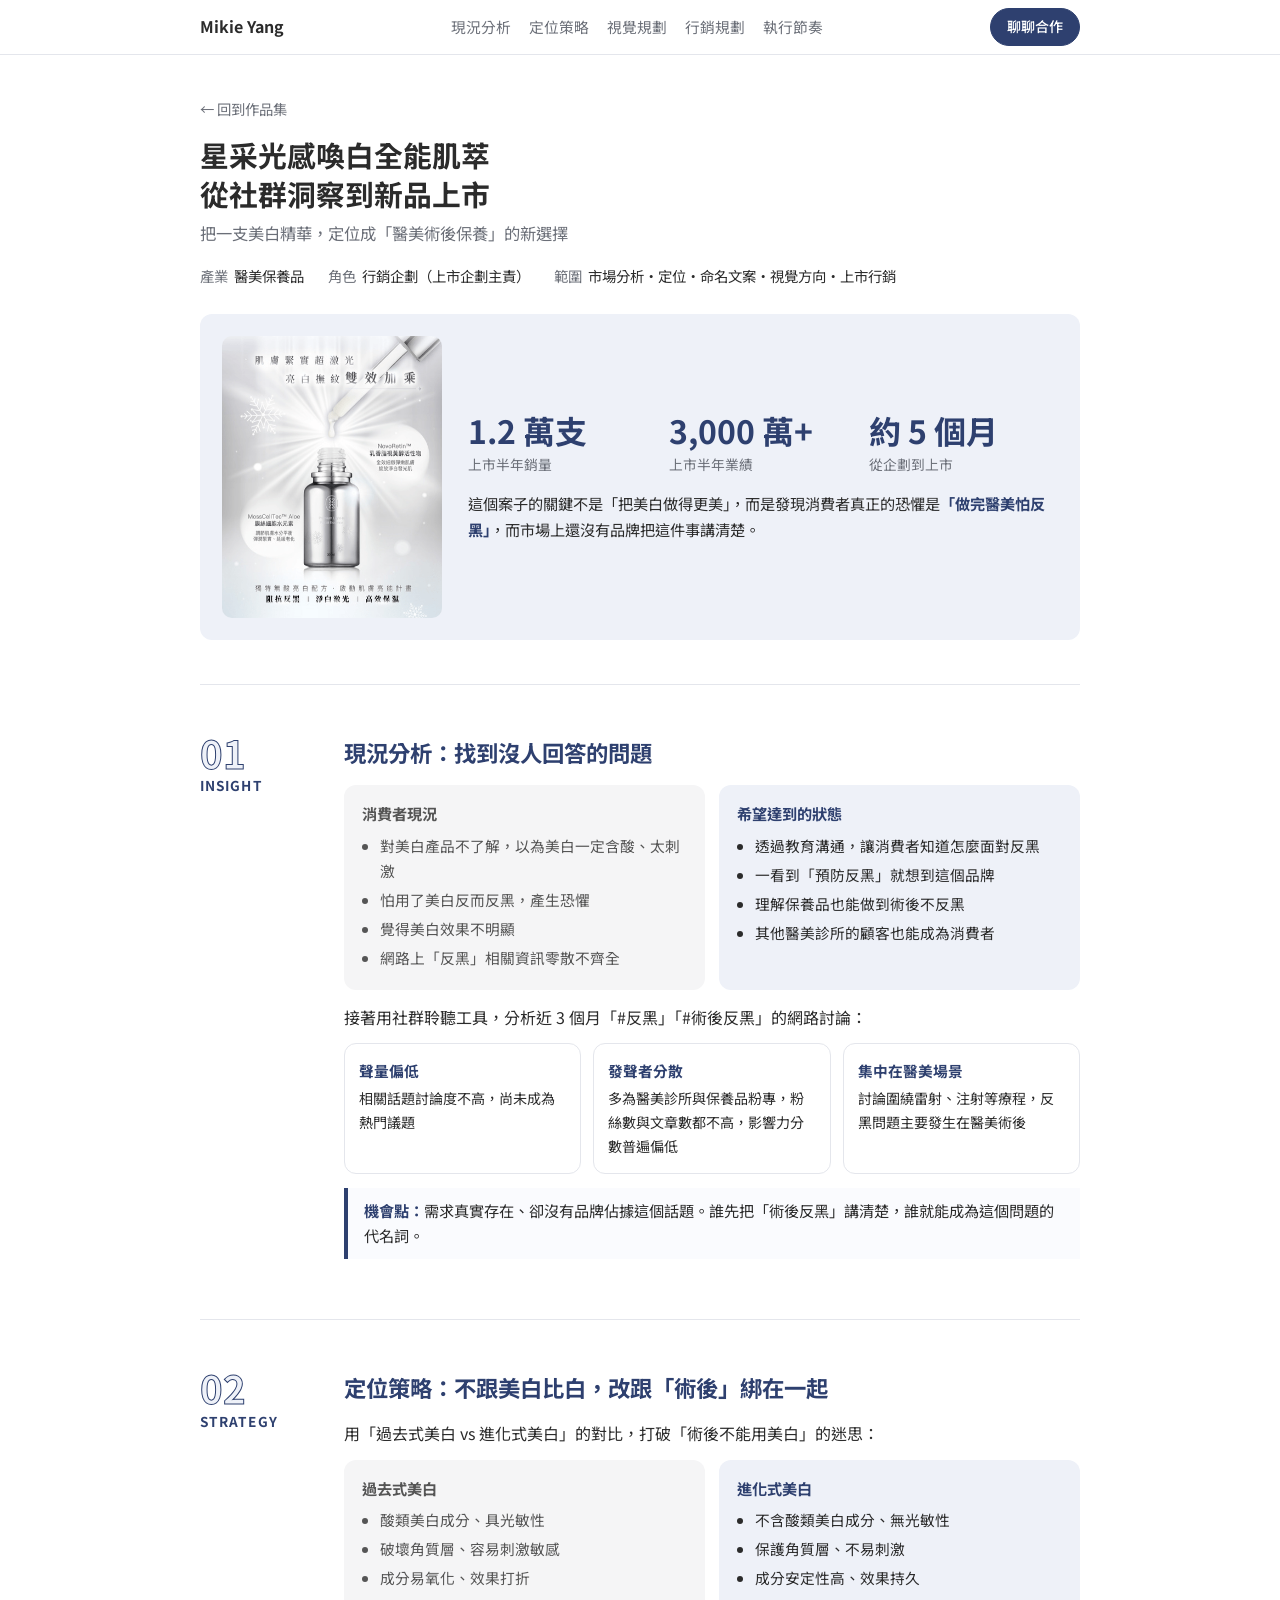
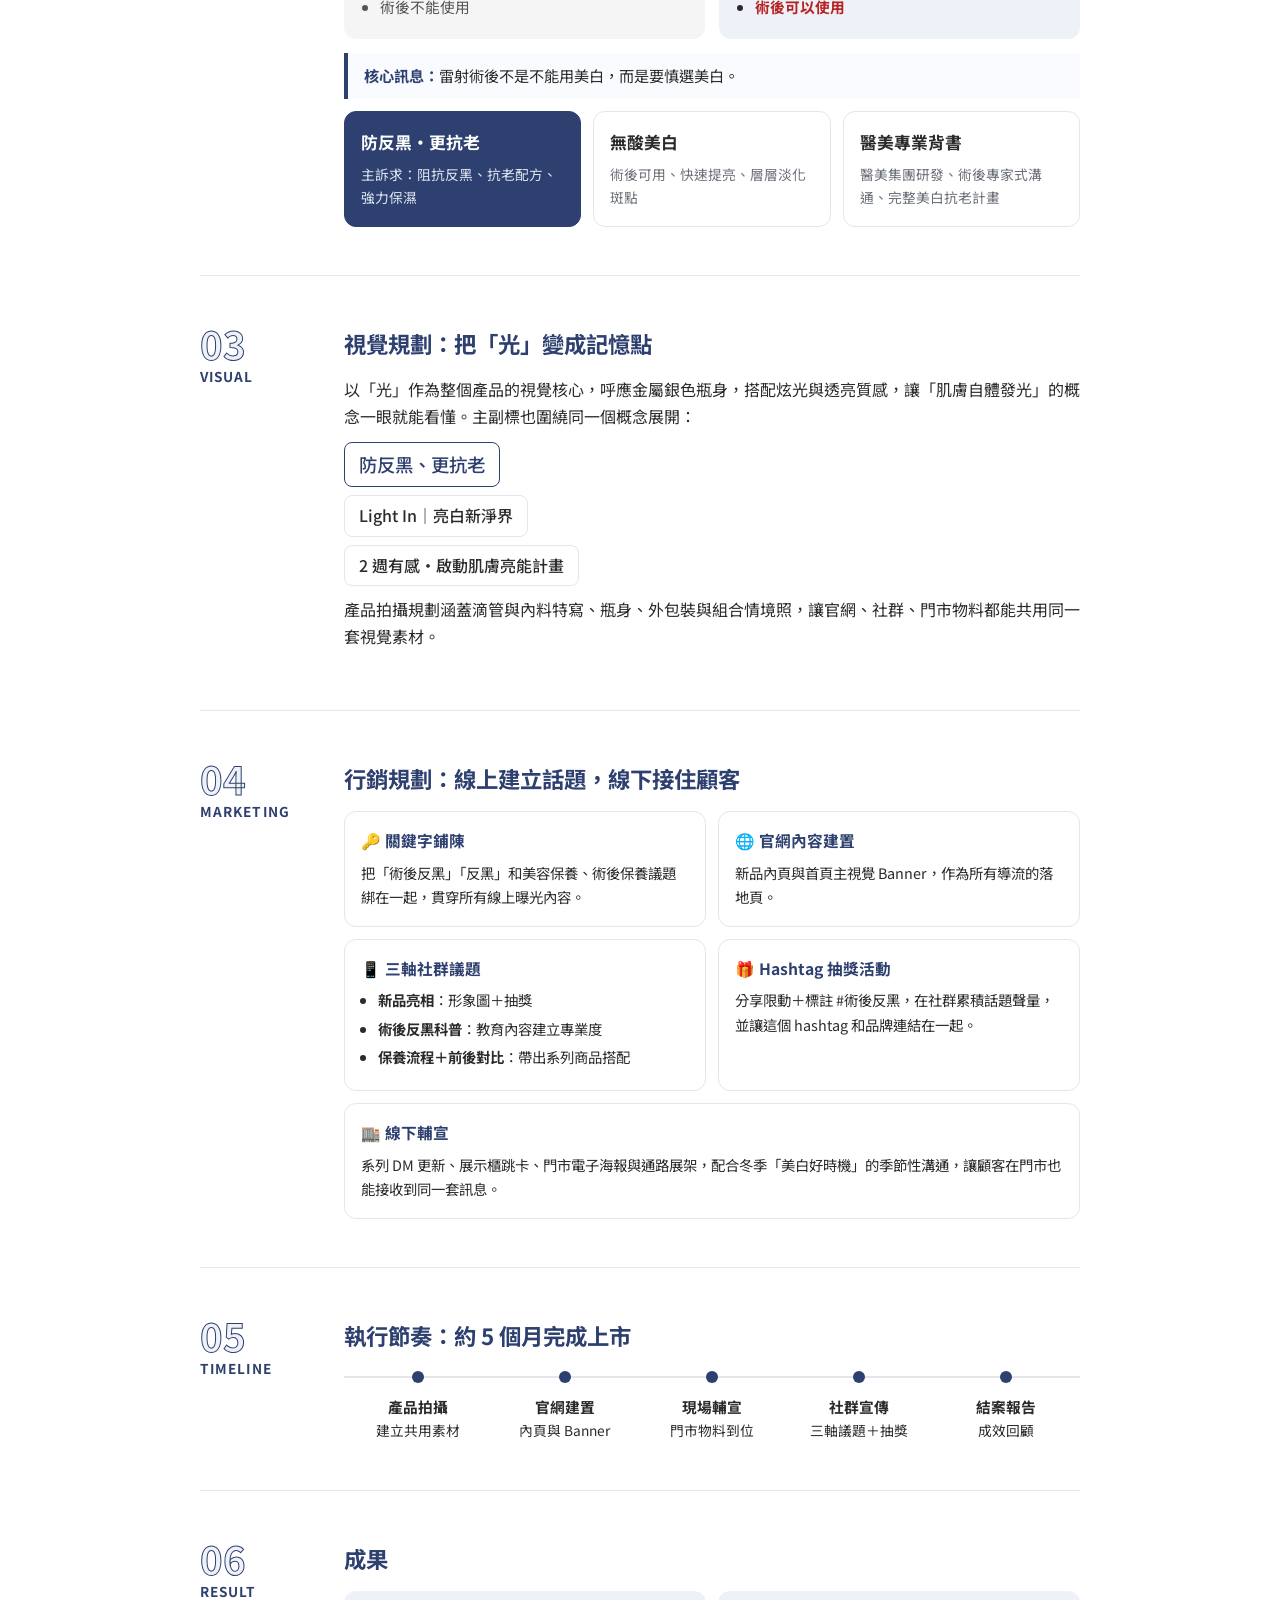
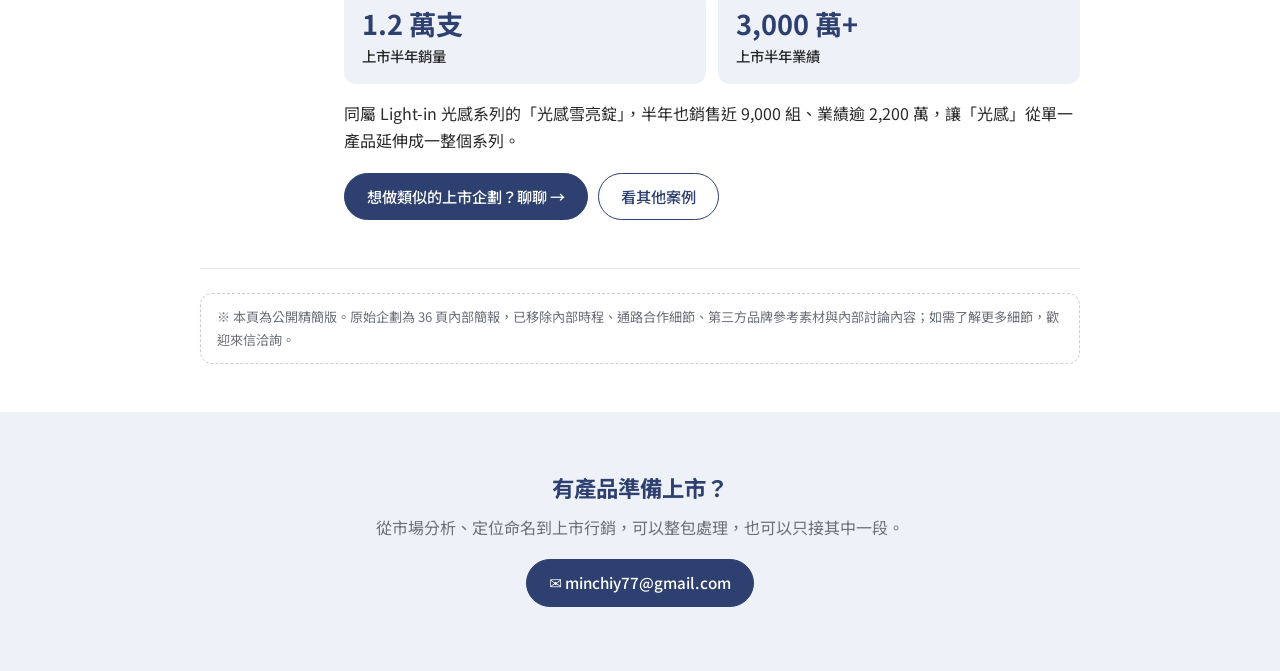
==== case/lightinfacial.html @ 580b8546 "resume-2: 接案定位版作品集＋全能肌萃去敏案例頁 Co-Authored-By: Claude Opus 5.5 <noreply@anthropic.com> Claude-Session:" ====
<!DOCTYPE html>
<html lang="zh-TW">
<head>
<meta charset="utf-8">
<meta name="viewport" content="width=device-width, initial-scale=1">
<title>案例｜星采光感喚白全能肌萃 新品上市企劃 — Mikie Yang</title>
<meta name="description" content="從社群聲量分析找到「術後反黑」的市場空白，把美白精華定位成醫美術後保養首選，上市半年銷售 1.2 萬支、業績逾 3,000 萬。">
<meta property="og:title" content="案例｜星采光感喚白全能肌萃 新品上市企劃">
<meta property="og:description" content="社群洞察 → 定位 → 視覺 → 上市行銷，半年 3,000 萬+ 業績。">
<meta property="og:image" content="https://tomchen21232.github.io/resume-2/images/product-1.png">
<link rel="preconnect" href="https://fonts.googleapis.com">
<link rel="preconnect" href="https://fonts.gstatic.com" crossorigin>
<link href="https://fonts.googleapis.com/css2?family=Noto+Sans+TC:wght@400;500;700&display=swap" rel="stylesheet">
<link rel="stylesheet" href="../style.css">
</head>
<body>

<nav class="nav">
  <div class="wrap">
    <a class="brand" href="../index.html">Mikie Yang</a>
    <div class="links">
      <a href="#c1">現況分析</a>
      <a href="#c2">定位策略</a>
      <a href="#c3">視覺規劃</a>
      <a href="#c4">行銷規劃</a>
      <a href="#c5">執行節奏</a>
    </div>
    <a class="btn" style="padding:6px 16px;font-size:.88rem" href="mailto:minchiy77@gmail.com?subject=合作洽詢（看過全能肌萃案例）">聊聊合作</a>
  </div>
</nav>

<main class="wrap">

  <header class="case-hero">
    <a class="back" href="../index.html#cases">← 回到作品集</a>
    <h1>星采光感喚白全能肌萃<br>從社群洞察到新品上市</h1>
    <p class="sub">把一支美白精華，定位成「醫美術後保養」的新選擇</p>
    <div class="meta-row">
      <span><b>產業</b>醫美保養品</span>
      <span><b>角色</b>行銷企劃（上市企劃主責）</span>
      <span><b>範圍</b>市場分析・定位・命名文案・視覺方向・上市行銷</span>
    </div>

    <div class="big-result">
      <img src="../images/product-1.png" alt="星采光感喚白全能肌萃">
      <div>
        <div class="nums">
          <div><b>1.2 萬支</b><span>上市半年銷量</span></div>
          <div><b>3,000 萬+</b><span>上市半年業績</span></div>
          <div><b>約 5 個月</b><span>從企劃到上市</span></div>
        </div>
        <p>這個案子的關鍵不是「把美白做得更美」，而是發現消費者真正的恐懼是<strong class="n">「做完醫美怕反黑」</strong>，而市場上還沒有品牌把這件事講清楚。</p>
      </div>
    </div>
  </header>

  <!-- 01 -->
  <section id="c1" style="margin-top:36px">
    <div class="ch">
      <div class="no">01<small>INSIGHT</small></div>
      <div>
        <h2>現況分析：找到沒人回答的問題</h2>
        <div class="vs">
          <div class="old">
            <h4>消費者現況</h4>
            <ul>
              <li>對美白產品不了解，以為美白一定含酸、太刺激</li>
              <li>怕用了美白反而反黑，產生恐懼</li>
              <li>覺得美白效果不明顯</li>
              <li>網路上「反黑」相關資訊零散不齊全</li>
            </ul>
          </div>
          <div class="new">
            <h4>希望達到的狀態</h4>
            <ul>
              <li>透過教育溝通，讓消費者知道怎麼面對反黑</li>
              <li>一看到「預防反黑」就想到這個品牌</li>
              <li>理解保養品也能做到術後不反黑</li>
              <li>其他醫美診所的顧客也能成為消費者</li>
            </ul>
          </div>
        </div>

        <p>接著用社群聆聽工具，分析近 3 個月「#反黑」「#術後反黑」的網路討論：</p>
        <div class="find">
          <div><b>聲量偏低</b>相關話題討論度不高，尚未成為熱門議題</div>
          <div><b>發聲者分散</b>多為醫美診所與保養品粉專，粉絲數與文章數都不高，影響力分數普遍偏低</div>
          <div><b>集中在醫美場景</b>討論圍繞雷射、注射等療程，反黑問題主要發生在醫美術後</div>
        </div>
        <p class="insight"><b>機會點：</b>需求真實存在、卻沒有品牌佔據這個話題。誰先把「術後反黑」講清楚，誰就能成為這個問題的代名詞。</p>
      </div>
    </div>
  </section>

  <!-- 02 -->
  <section id="c2">
    <div class="ch">
      <div class="no">02<small>STRATEGY</small></div>
      <div>
        <h2>定位策略：不跟美白比白，改跟「術後」綁在一起</h2>
        <p>用「過去式美白 vs 進化式美白」的對比，打破「術後不能用美白」的迷思：</p>
        <div class="vs">
          <div class="old">
            <h4>過去式美白</h4>
            <ul>
              <li>酸類美白成分、具光敏性</li>
              <li>破壞角質層、容易刺激敏感</li>
              <li>成分易氧化、效果打折</li>
              <li>術後不能使用</li>
            </ul>
          </div>
          <div class="new">
            <h4>進化式美白</h4>
            <ul>
              <li>不含酸類美白成分、無光敏性</li>
              <li>保護角質層、不易刺激</li>
              <li>成分安定性高、效果持久</li>
              <li><strong style="color:var(--highlight)">術後可以使用</strong></li>
            </ul>
          </div>
        </div>
        <p class="insight"><b>核心訊息：</b>雷射術後不是不能用美白，而是要慎選美白。</p>
        <div class="pillars">
          <div class="main"><b>防反黑・更抗老</b>主訴求：阻抗反黑、抗老配方、強力保濕</div>
          <div><b>無酸美白</b>術後可用、快速提亮、層層淡化斑點</div>
          <div><b>醫美專業背書</b>醫美集團研發、術後專家式溝通、完整美白抗老計畫</div>
        </div>
      </div>
    </div>
  </section>

  <!-- 03 -->
  <section id="c3">
    <div class="ch">
      <div class="no">03<small>VISUAL</small></div>
      <div>
        <h2>視覺規劃：把「光」變成記憶點</h2>
        <p>以「光」作為整個產品的視覺核心，呼應金屬銀色瓶身，搭配炫光與透亮質感，讓「肌膚自體發光」的概念一眼就能看懂。主副標也圍繞同一個概念展開：</p>
        <div class="copy">
          <span class="k">防反黑、更抗老</span>
          <span>Light In｜亮白新淨界</span>
          <span>2 週有感・啟動肌膚亮能計畫</span>
        </div>
        <p>產品拍攝規劃涵蓋滴管與內料特寫、瓶身、外包裝與組合情境照，讓官網、社群、門市物料都能共用同一套視覺素材。</p>
      </div>
    </div>
  </section>

  <!-- 04 -->
  <section id="c4">
    <div class="ch">
      <div class="no">04<small>MARKETING</small></div>
      <div>
        <h2>行銷規劃：線上建立話題，線下接住顧客</h2>
        <div class="tracks">
          <div>
            <h4>🔑 關鍵字鋪陳</h4>
            把「術後反黑」「反黑」和美容保養、術後保養議題綁在一起，貫穿所有線上曝光內容。
          </div>
          <div>
            <h4>🌐 官網內容建置</h4>
            新品內頁與首頁主視覺 Banner，作為所有導流的落地頁。
          </div>
          <div>
            <h4>📱 三軸社群議題</h4>
            <ul>
              <li><b>新品亮相</b>：形象圖＋抽獎</li>
              <li><b>術後反黑科普</b>：教育內容建立專業度</li>
              <li><b>保養流程＋前後對比</b>：帶出系列商品搭配</li>
            </ul>
          </div>
          <div>
            <h4>🎁 Hashtag 抽獎活動</h4>
            分享限動＋標註 #術後反黑，在社群累積話題聲量，並讓這個 hashtag 和品牌連結在一起。
          </div>
          <div style="grid-column:1 / -1">
            <h4>🏬 線下輔宣</h4>
            系列 DM 更新、展示櫃跳卡、門市電子海報與通路展架，配合冬季「美白好時機」的季節性溝通，讓顧客在門市也能接收到同一套訊息。
          </div>
        </div>
      </div>
    </div>
  </section>

  <!-- 05 -->
  <section id="c5">
    <div class="ch">
      <div class="no">05<small>TIMELINE</small></div>
      <div>
        <h2>執行節奏：約 5 個月完成上市</h2>
        <div class="timeline">
          <div><b>產品拍攝</b>建立共用素材</div>
          <div><b>官網建置</b>內頁與 Banner</div>
          <div><b>現場輔宣</b>門市物料到位</div>
          <div><b>社群宣傳</b>三軸議題＋抽獎</div>
          <div><b>結案報告</b>成效回顧</div>
        </div>
      </div>
    </div>
  </section>

  <!-- 06 -->
  <section>
    <div class="ch">
      <div class="no">06<small>RESULT</small></div>
      <div>
        <h2>成果</h2>
        <div class="stats" style="grid-template-columns:repeat(2,1fr)">
          <div class="stat"><b>1.2 萬支</b><span>上市半年銷量</span></div>
          <div class="stat"><b>3,000 萬+</b><span>上市半年業績</span></div>
        </div>
        <p style="margin-top:16px">同屬 Light-in 光感系列的「光感雪亮錠」，半年也銷售近 9,000 組、業績逾 2,200 萬，讓「光感」從單一產品延伸成一整個系列。</p>
        <div class="btns">
          <a class="btn" href="mailto:minchiy77@gmail.com?subject=合作洽詢（看過全能肌萃案例）">想做類似的上市企劃？聊聊 →</a>
          <a class="btn ghost" href="../index.html#cases">看其他案例</a>
        </div>
      </div>
    </div>
  </section>

  <section style="padding-top:24px">
    <p class="note">※ 本頁為公開精簡版。原始企劃為 36 頁內部簡報，已移除內部時程、通路合作細節、第三方品牌參考素材與內部討論內容；如需了解更多細節，歡迎來信洽詢。</p>
  </section>

</main>

<footer>
  <h2>有產品準備上市？</h2>
  <p>從市場分析、定位命名到上市行銷，可以整包處理，也可以只接其中一段。</p>
  <div class="btns">
    <a class="btn" href="mailto:minchiy77@gmail.com?subject=合作洽詢">✉️ minchiy77@gmail.com</a>
  </div>
</footer>

</body>
</html>
---- style.css ----
/* ============ 想改配色、字體、寬度，只要改這一區 ============ */
:root {
  --accent: #2e406f;      /* 主色（深藍）：標題、重點數字 */
  --accent-soft: #eef1f8; /* 淡藍底：數字卡片、標籤 */
  --highlight: #b62424;   /* 強調色（紅）：只用在少數重點 */
  --text: #2b2b2b;
  --muted: #6b6f78;
  --line: #e4e6ec;
  --bg: #ffffff;
  --max-width: 920px;
  --radius: 12px;
}
/* ============================================================ */

* { box-sizing: border-box; }
html { scroll-behavior: smooth; }
body {
  margin: 0; background: var(--bg); color: var(--text);
  font-family: "Noto Sans TC", "PingFang TC", "Microsoft JhengHei", system-ui, sans-serif;
  font-size: 16px; line-height: 1.7; -webkit-font-smoothing: antialiased;
}
.wrap { max-width: var(--max-width); margin: 0 auto; padding: 0 20px; }
img { max-width: 100%; display: block; }
a { color: var(--accent); }
ul { margin: 0; padding-left: 1.2em; }
li { margin: 4px 0; }
h1, h2, h3, h4, p { margin: 0; }

section { padding: 48px 0; border-top: 1px solid var(--line); }
section.first { border-top: none; padding-top: 40px; }
h2 { font-size: 1.4rem; color: var(--accent); margin-bottom: 8px; display: flex; align-items: baseline; gap: 10px; flex-wrap: wrap; }
h2 small { font-size: .85rem; font-weight: 400; color: var(--muted); letter-spacing: .04em; }
h3 { font-size: 1.05rem; margin-bottom: 6px; }
.lead { color: var(--muted); margin-bottom: 24px; }
strong.n { color: var(--accent); }

/* ---- Top nav ---- */
.nav { position: sticky; top: 0; z-index: 10; background: rgba(255,255,255,.94); backdrop-filter: blur(6px); border-bottom: 1px solid var(--line); }
.nav .wrap { display: flex; align-items: center; justify-content: space-between; height: 54px; gap: 12px; }
.nav .brand { font-weight: 700; color: var(--text); text-decoration: none; white-space: nowrap; }
.nav .links { display: flex; gap: 18px; font-size: .92rem; overflow-x: auto; }
.nav .links a { color: var(--muted); text-decoration: none; white-space: nowrap; }
.nav .links a:hover { color: var(--accent); }

/* ---- Buttons ---- */
.btn { display: inline-block; padding: 10px 22px; background: var(--accent); color: #fff; border-radius: 999px; text-decoration: none; font-size: .95rem; font-weight: 500; border: 1.5px solid var(--accent); }
.btn:hover { opacity: .88; }
.btn.ghost { background: transparent; color: var(--accent); }
.btns { display: flex; flex-wrap: wrap; gap: 10px; margin-top: 18px; }

/* ---- Hero ---- */
.hero { display: flex; gap: 30px; align-items: center; }
.hero img.avatar { width: 136px; height: 136px; border-radius: 50%; object-fit: cover; flex: none; border: 3px solid var(--accent-soft); }
.hero h1 { font-size: 1.95rem; line-height: 1.3; }
.hero .role { color: var(--accent); font-weight: 700; margin: 4px 0 10px; font-size: 1.05rem; }
.hero .tagline { font-size: 1.15rem; font-weight: 700; line-height: 1.5; margin-bottom: 8px; }
.hero .intro { color: var(--muted); font-size: .96rem; }
.contact { display: flex; flex-wrap: wrap; gap: 6px 20px; margin-top: 12px; font-size: .92rem; color: var(--muted); }
.contact a { color: var(--muted); text-decoration: none; }
.contact a:hover { color: var(--accent); }
.strip { display: grid; grid-template-columns: repeat(3, 1fr); gap: 10px; margin-top: 30px; }
.strip img { width: 100%; aspect-ratio: 4 / 3; object-fit: cover; border-radius: var(--radius); background: var(--accent-soft); }

/* ---- Stats ---- */
.stats { display: grid; grid-template-columns: repeat(4, 1fr); gap: 12px; }
.stat { background: var(--accent-soft); border-radius: var(--radius); padding: 16px 18px; }
.stat b { display: block; font-size: 1.7rem; line-height: 1.2; color: var(--accent); }
.stat span { display: block; font-size: .9rem; margin-top: 4px; font-weight: 500; }
.stat em { display: block; font-style: normal; font-size: .8rem; color: var(--muted); margin-top: 2px; }

/* ---- Services ---- */
.services { display: grid; grid-template-columns: repeat(3, 1fr); gap: 14px; }
.svc { border: 1px solid var(--line); border-radius: var(--radius); padding: 18px; display: flex; flex-direction: column; }
.svc .ic { font-size: 1.5rem; line-height: 1; margin-bottom: 10px; }
.svc h3 { color: var(--accent); }
.svc p { font-size: .9rem; color: var(--muted); }
.svc .fit { font-size: .84rem; margin-top: 10px; }
.svc .fit b { color: var(--text); }
.svc .proof { margin-top: auto; padding-top: 12px; font-size: .84rem; font-weight: 700; color: var(--accent); }
.svc .proof a { text-decoration: none; }
.svc.cta { background: var(--accent); border-color: var(--accent); color: #fff; justify-content: center; }
.svc.cta h3, .svc.cta p { color: #fff; }
.svc.cta .btn { background: #fff; color: var(--accent); border-color: #fff; align-self: flex-start; margin-top: 14px; }

/* ---- Featured case ---- */
.feature { display: grid; grid-template-columns: 220px 1fr; gap: 26px; border: 1px solid var(--line); border-radius: var(--radius); padding: 22px; background: linear-gradient(180deg, #fafbfe, #fff); }
.feature img { width: 100%; aspect-ratio: 1 / 1; object-fit: cover; border-radius: 10px; background: var(--accent-soft); }
.tag { display: inline-block; font-size: .78rem; background: var(--accent-soft); color: var(--accent); border-radius: 999px; padding: 2px 10px; margin: 0 6px 8px 0; font-weight: 500; }
.feature h3 { font-size: 1.2rem; margin-bottom: 4px; }
.feature .sub { color: var(--muted); font-size: .92rem; margin-bottom: 12px; }
.steps3 { display: grid; grid-template-columns: repeat(3, 1fr); gap: 12px; margin: 6px 0 4px; }
.steps3 div { font-size: .88rem; }
.steps3 b { display: block; color: var(--accent); font-size: .82rem; letter-spacing: .05em; margin-bottom: 2px; }
.result { margin-top: 12px; font-weight: 700; color: var(--accent); }

.cases { display: grid; grid-template-columns: repeat(2, 1fr); gap: 16px; margin-top: 16px; }
.case { border: 1px solid var(--line); border-radius: var(--radius); overflow: hidden; display: flex; flex-direction: column; }
.case img { width: 100%; aspect-ratio: 16 / 9; object-fit: cover; background: var(--accent-soft); }
.case .body { padding: 16px 18px 18px; display: flex; flex-direction: column; flex: 1; }
.case h3 { margin-bottom: 2px; }
.case h4 { font-size: .9rem; color: var(--muted); font-weight: 500; margin-bottom: 8px; }
.case p { font-size: .9rem; }
.case .kpi { display: flex; gap: 18px; margin-top: auto; padding-top: 12px; }
.case .kpi div b { display: block; font-size: 1.3rem; color: var(--accent); line-height: 1.2; }
.case .kpi div span { font-size: .78rem; color: var(--muted); }
.case .more { margin-top: 10px; font-size: .88rem; font-weight: 500; text-decoration: none; }
.role-line { font-size: .82rem; color: var(--muted); margin-bottom: 8px; }
.role-line b { color: var(--text); font-weight: 500; }

/* ---- Video ---- */
.cards { display: grid; grid-template-columns: repeat(3, 1fr); gap: 14px; }
.vcard { border: 1px solid var(--line); border-radius: var(--radius); padding: 12px; text-decoration: none; color: inherit; transition: box-shadow .15s, transform .15s; display: flex; flex-direction: column; }
.vcard:hover, .product:hover { box-shadow: 0 6px 18px rgba(46,64,111,.12); transform: translateY(-2px); }
.vcard img { width: 100%; aspect-ratio: 3 / 4; object-fit: cover; border-radius: 8px; background: var(--accent-soft); margin-bottom: 10px; }
.vcard h3 { font-size: .98rem; }
.vcard p { font-size: .85rem; color: var(--muted); }
.vcard .num { margin-top: auto; padding-top: 8px; font-size: .86rem; font-weight: 700; color: var(--accent); }
.film { display: grid; grid-template-columns: 1fr 1.5fr; gap: 26px; align-items: center; margin-top: 22px; border: 1px solid var(--line); border-radius: var(--radius); padding: 18px; }
.film h3 { color: var(--accent); }
.film p { font-size: .9rem; color: var(--muted); }
.video { position: relative; aspect-ratio: 16 / 9; border-radius: 10px; overflow: hidden; background: #000; }
.video iframe { position: absolute; inset: 0; width: 100%; height: 100%; border: 0; }

/* ---- Graphics ---- */
.gal-grid { display: grid; grid-template-columns: repeat(2, 1fr); gap: 32px 28px; }
.gal h3 { color: var(--accent); }
.gal p { font-size: .9rem; color: var(--muted); margin-bottom: 12px; }
.gal .imgs { display: grid; grid-template-columns: repeat(2, 1fr); gap: 10px; }
.gal .imgs img { width: 100%; aspect-ratio: 1 / 1; object-fit: cover; border-radius: 8px; background: var(--accent-soft); }

/* ---- Process ---- */
.process { display: grid; grid-template-columns: repeat(4, 1fr); gap: 12px; counter-reset: s; }
.process div { background: var(--accent-soft); border-radius: var(--radius); padding: 16px; font-size: .88rem; }
.process div::before { counter-increment: s; content: "0" counter(s); display: block; font-weight: 700; color: var(--accent); font-size: 1.2rem; }
.process b { display: block; font-size: .98rem; margin-bottom: 4px; }
.modes { display: grid; grid-template-columns: repeat(3, 1fr); gap: 12px; margin-top: 14px; }
.modes div { border: 1px dashed #c7cdda; border-radius: var(--radius); padding: 14px 16px; font-size: .88rem; color: var(--muted); }
.modes b { display: block; color: var(--text); font-size: .96rem; }

/* ---- Experience ---- */
.cols-2 { display: grid; grid-template-columns: 1.4fr 1fr; gap: 34px; }
.job { padding: 0 0 18px 20px; border-left: 2px solid var(--line); position: relative; margin-left: 4px; }
.job:last-child { padding-bottom: 0; }
.job::before { content: ""; position: absolute; left: -7px; top: 7px; width: 12px; height: 12px; border-radius: 50%; background: var(--accent); }
.job h3 { font-size: 1rem; margin-bottom: 0; }
.job .meta { color: var(--muted); font-size: .86rem; }
.job p { font-size: .88rem; margin-top: 2px; }
.plain { list-style: none; padding: 0; font-size: .92rem; }
.plain li { margin: 5px 0; }
.side h3 { color: var(--accent); margin: 0 0 6px; }
.side h3 + * { margin-bottom: 22px; }
.side p { font-size: .92rem; }
.side p span { display: block; color: var(--muted); font-size: .84rem; }

footer { text-align: center; padding: 56px 20px 64px; background: var(--accent-soft); }
footer h2 { justify-content: center; }
footer p { color: var(--muted); }
footer .btns { justify-content: center; }

/* ---- Case page ---- */
.case-hero { padding: 40px 0 8px; }
.case-hero .back { font-size: .9rem; text-decoration: none; color: var(--muted); }
.case-hero h1 { font-size: 1.8rem; line-height: 1.35; margin: 14px 0 6px; }
.case-hero .sub { color: var(--muted); font-size: 1.02rem; }
.meta-row { display: flex; flex-wrap: wrap; gap: 8px 24px; margin-top: 16px; font-size: .9rem; }
.meta-row span b { color: var(--muted); font-weight: 400; margin-right: 6px; }
.big-result { display: grid; grid-template-columns: 220px 1fr; gap: 26px; align-items: center; margin-top: 26px; background: var(--accent-soft); border-radius: var(--radius); padding: 22px; }
.big-result img { border-radius: 10px; background: #fff; }
.big-result .nums { display: grid; grid-template-columns: repeat(3, 1fr); gap: 12px; }
.big-result .nums b { display: block; font-size: 2rem; color: var(--accent); line-height: 1.2; }
.big-result .nums span { font-size: .86rem; color: var(--muted); }
.big-result p { margin-top: 14px; font-size: .95rem; }
.ch { display: grid; grid-template-columns: 120px 1fr; gap: 24px; }
.ch .no { font-size: 2.4rem; font-weight: 700; color: var(--accent-soft); -webkit-text-stroke: 1px var(--accent); line-height: 1; }
.ch .no small { display: block; -webkit-text-stroke: 0; color: var(--accent); font-size: .85rem; letter-spacing: .08em; margin-top: 8px; }
.ch h2 { margin-bottom: 14px; }
.ch p { margin-bottom: 12px; }
.vs { display: grid; grid-template-columns: 1fr 1fr; gap: 14px; margin: 8px 0 14px; }
.vs > div { border-radius: var(--radius); padding: 16px 18px; font-size: .92rem; }
.vs .old { background: #f5f5f6; color: #555; }
.vs .new { background: var(--accent-soft); }
.vs h4 { font-size: .95rem; margin-bottom: 6px; }
.vs .new h4 { color: var(--accent); }
.insight { border-left: 4px solid var(--accent); padding: 10px 16px; background: #fafbfe; font-size: .95rem; margin: 6px 0 14px; }
.insight b { color: var(--accent); }
.find { display: grid; grid-template-columns: repeat(3, 1fr); gap: 12px; margin-bottom: 14px; }
.find div { border: 1px solid var(--line); border-radius: var(--radius); padding: 14px; font-size: .88rem; }
.find div b { display: block; color: var(--accent); margin-bottom: 4px; font-size: .92rem; }
.pillars { display: grid; grid-template-columns: repeat(3, 1fr); gap: 12px; }
.pillars div { border-radius: var(--radius); padding: 16px; font-size: .86rem; color: var(--muted); border: 1px solid var(--line); }
.pillars div.main { background: var(--accent); color: #dfe5f3; border-color: var(--accent); }
.pillars b { display: block; font-size: 1.05rem; color: var(--text); margin-bottom: 6px; }
.pillars div.main b { color: #fff; }
.copy { display: flex; flex-direction: column; gap: 8px; margin: 10px 0; }
.copy span { display: inline-block; align-self: flex-start; border: 1px solid var(--line); border-radius: 8px; padding: 6px 14px; font-weight: 500; }
.copy span.k { font-size: 1.15rem; color: var(--accent); border-color: var(--accent); }
.tracks { display: grid; grid-template-columns: repeat(2, 1fr); gap: 12px; }
.tracks div { border: 1px solid var(--line); border-radius: var(--radius); padding: 16px; font-size: .9rem; }
.tracks h4 { color: var(--accent); margin-bottom: 6px; font-size: .98rem; }
.timeline { display: grid; grid-template-columns: repeat(5, 1fr); gap: 0; margin-top: 8px; }
.timeline div { position: relative; padding: 26px 8px 0; text-align: center; font-size: .86rem; }
.timeline div::before { content: ""; position: absolute; top: 8px; left: 0; right: 0; height: 2px; background: var(--line); }
.timeline div::after { content: ""; position: absolute; top: 3px; left: 50%; margin-left: -6px; width: 12px; height: 12px; border-radius: 50%; background: var(--accent); }
.timeline b { display: block; font-size: .92rem; }
.note { font-size: .82rem; color: var(--muted); border: 1px dashed #c7cdda; border-radius: var(--radius); padding: 12px 16px; }

/* ---- Mobile ---- */
@media (max-width: 760px) {
  .nav .links { display: none; }
  .hero { flex-direction: column; text-align: center; }
  .contact, .btns { justify-content: center; }
  .stats { grid-template-columns: repeat(2, 1fr); }
  .services, .cards, .cases, .gal-grid, .process, .modes, .cols-2, .film, .feature, .steps3,
  .big-result, .ch, .vs, .find, .pillars, .tracks { grid-template-columns: 1fr; }
  .feature img { max-width: 220px; }
  .big-result .nums { grid-template-columns: repeat(3, 1fr); }
  .big-result .nums b { font-size: 1.4rem; }
  .timeline { grid-template-columns: 1fr; }
  .timeline div { text-align: left; padding: 0 0 14px 26px; }
  .timeline div::before { top: 0; bottom: 0; left: 5px; right: auto; width: 2px; height: auto; }
  .timeline div::after { top: 5px; left: 0; margin-left: 0; }
  .ch .no { font-size: 1.8rem; }
  section { padding: 36px 0; }
}
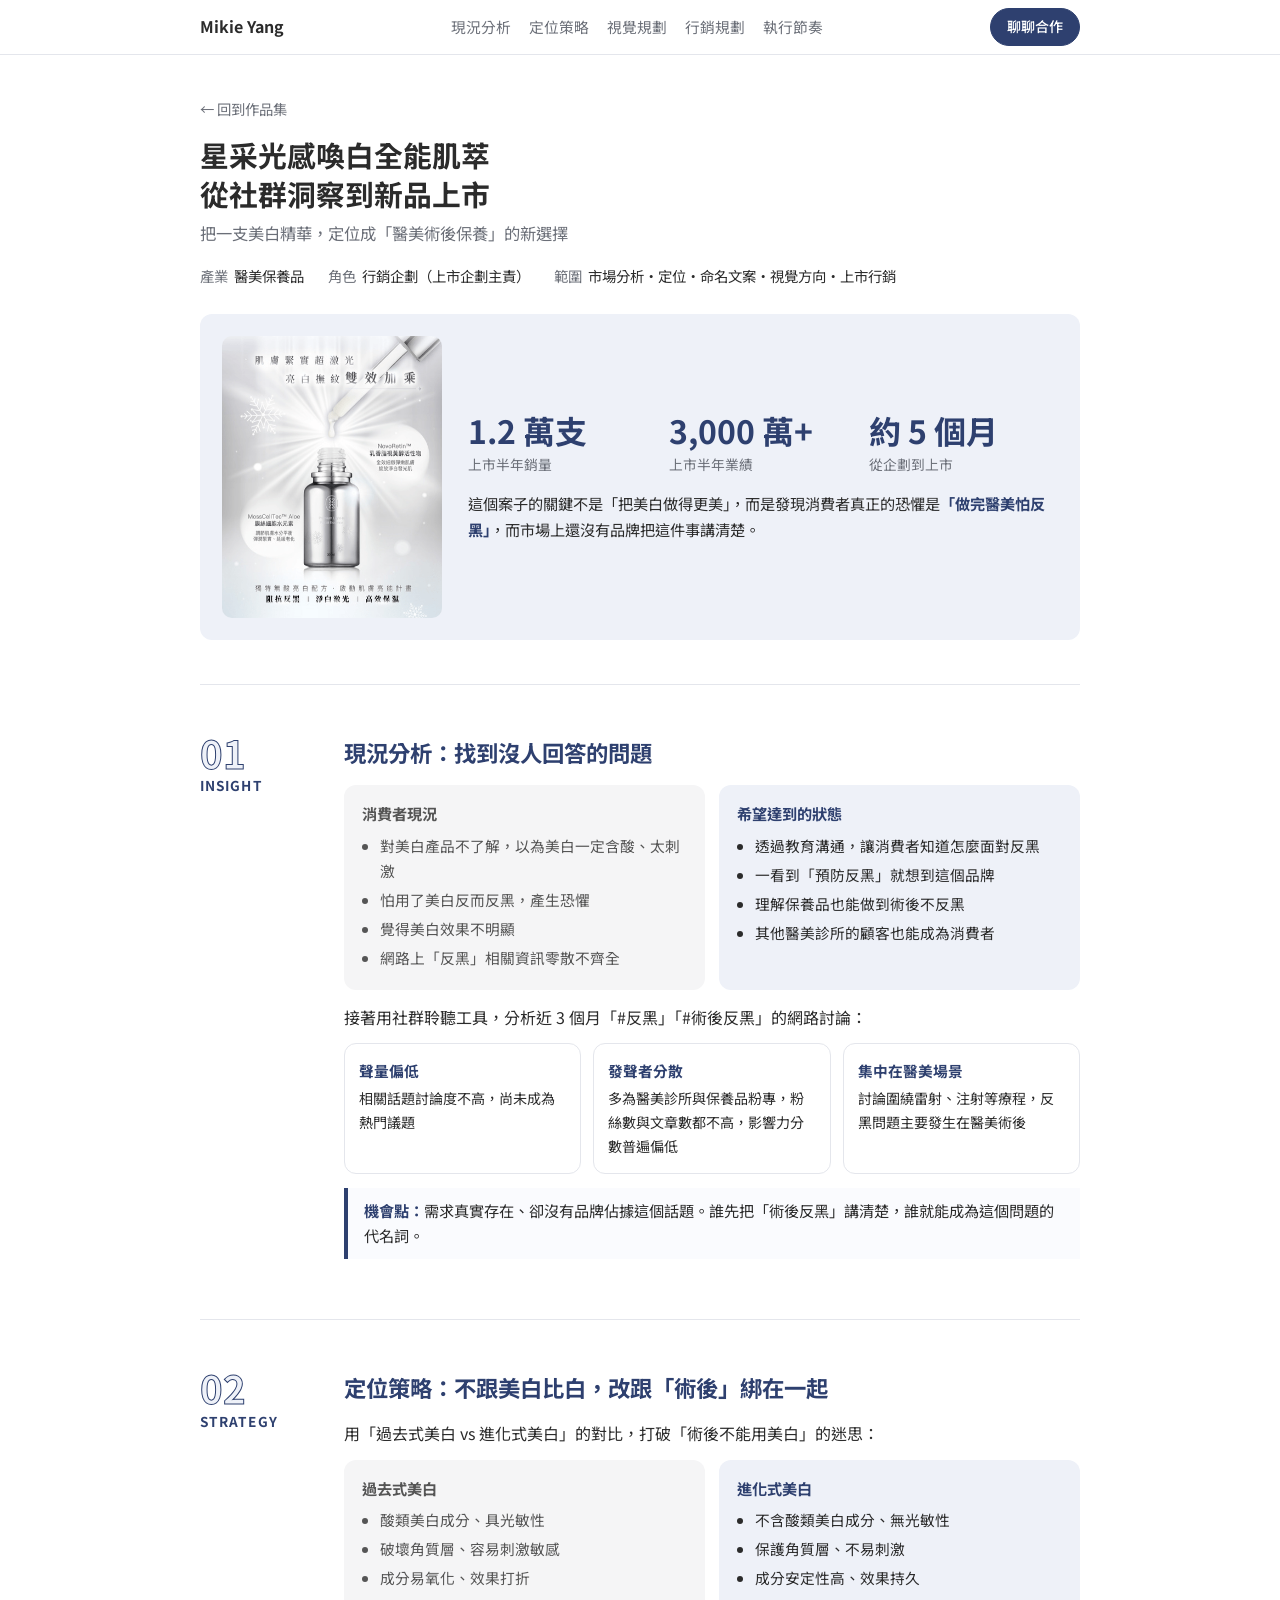
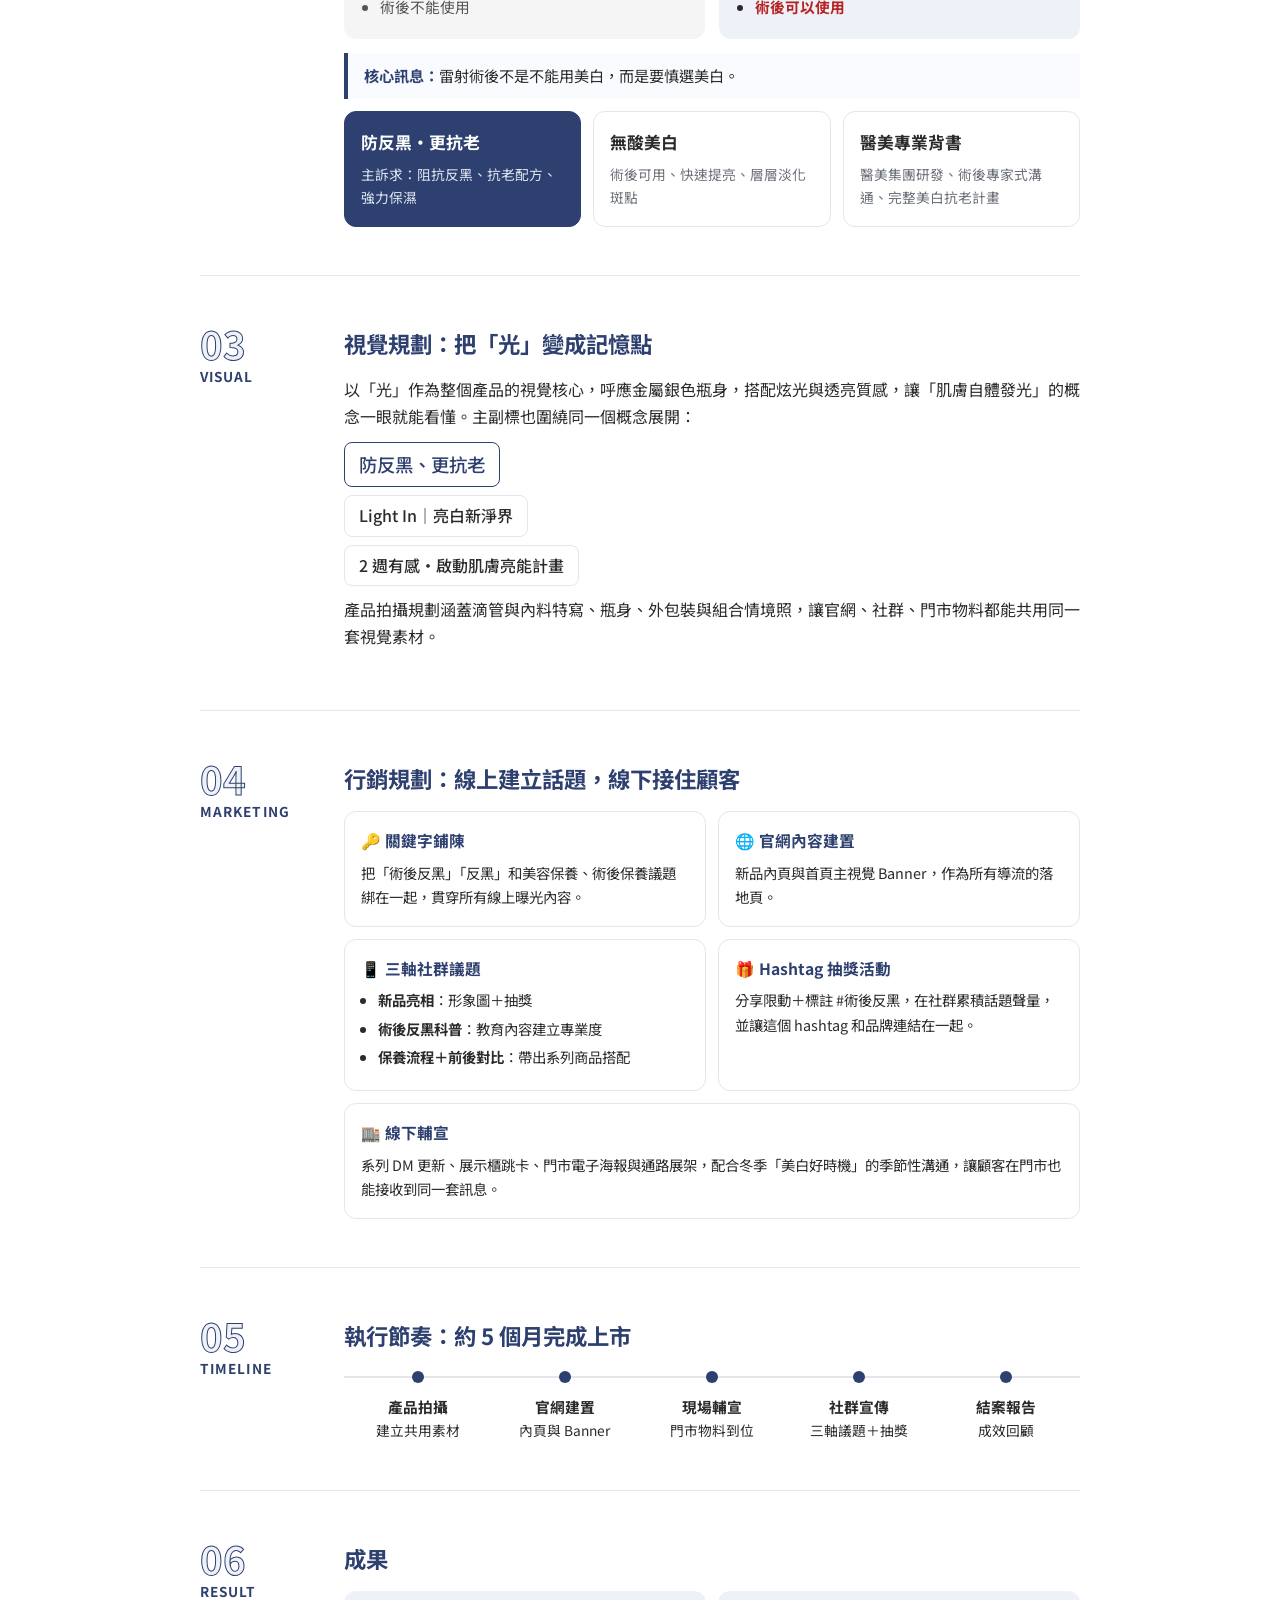
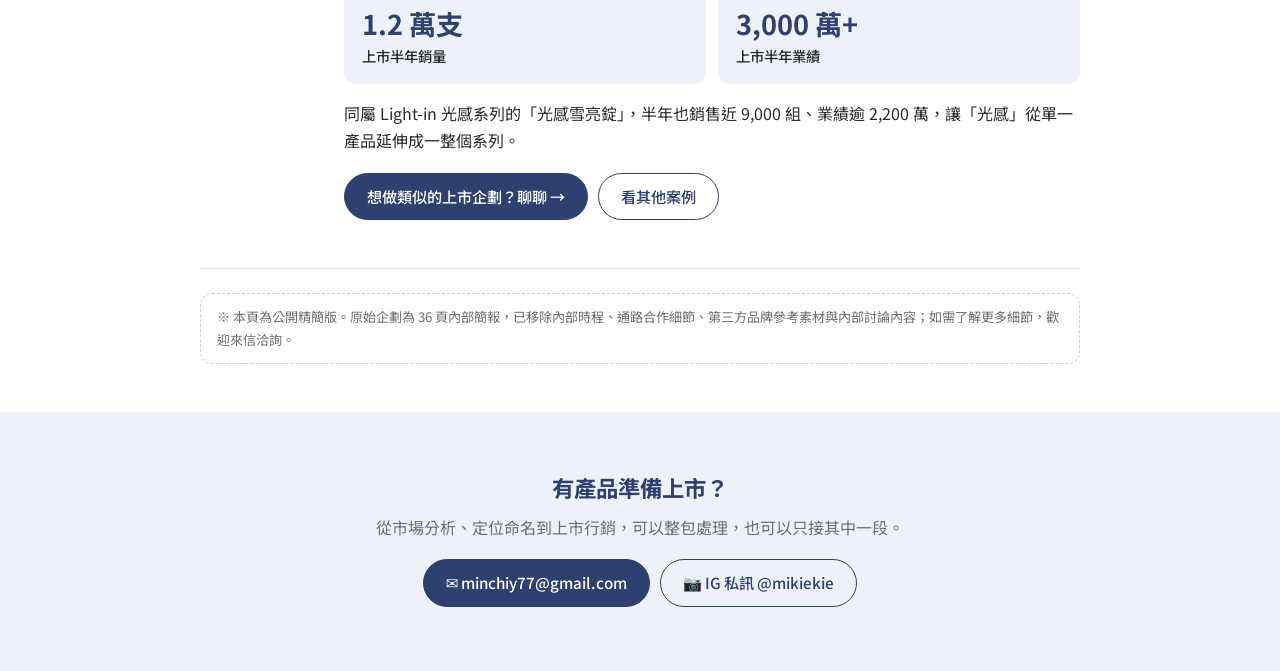
==== commit ab223846: "加入 IG @mikiekie 聯絡方式 Co-Authored-By: Claude Opus 5.5 <noreply@anthropic.com> Claude-Session: https:/" ====
--- a/case/lightinfacial.html
+++ b/case/lightinfacial.html
@@ -229,6 +229,7 @@
   <p>從市場分析、定位命名到上市行銷，可以整包處理，也可以只接其中一段。</p>
   <div class="btns">
     <a class="btn" href="mailto:minchiy77@gmail.com?subject=合作洽詢">✉️ minchiy77@gmail.com</a>
+    <a class="btn ghost" href="https://www.instagram.com/mikiekie/" target="_blank" rel="noopener">📷 IG 私訊 @mikiekie</a>
   </div>
 </footer>
 
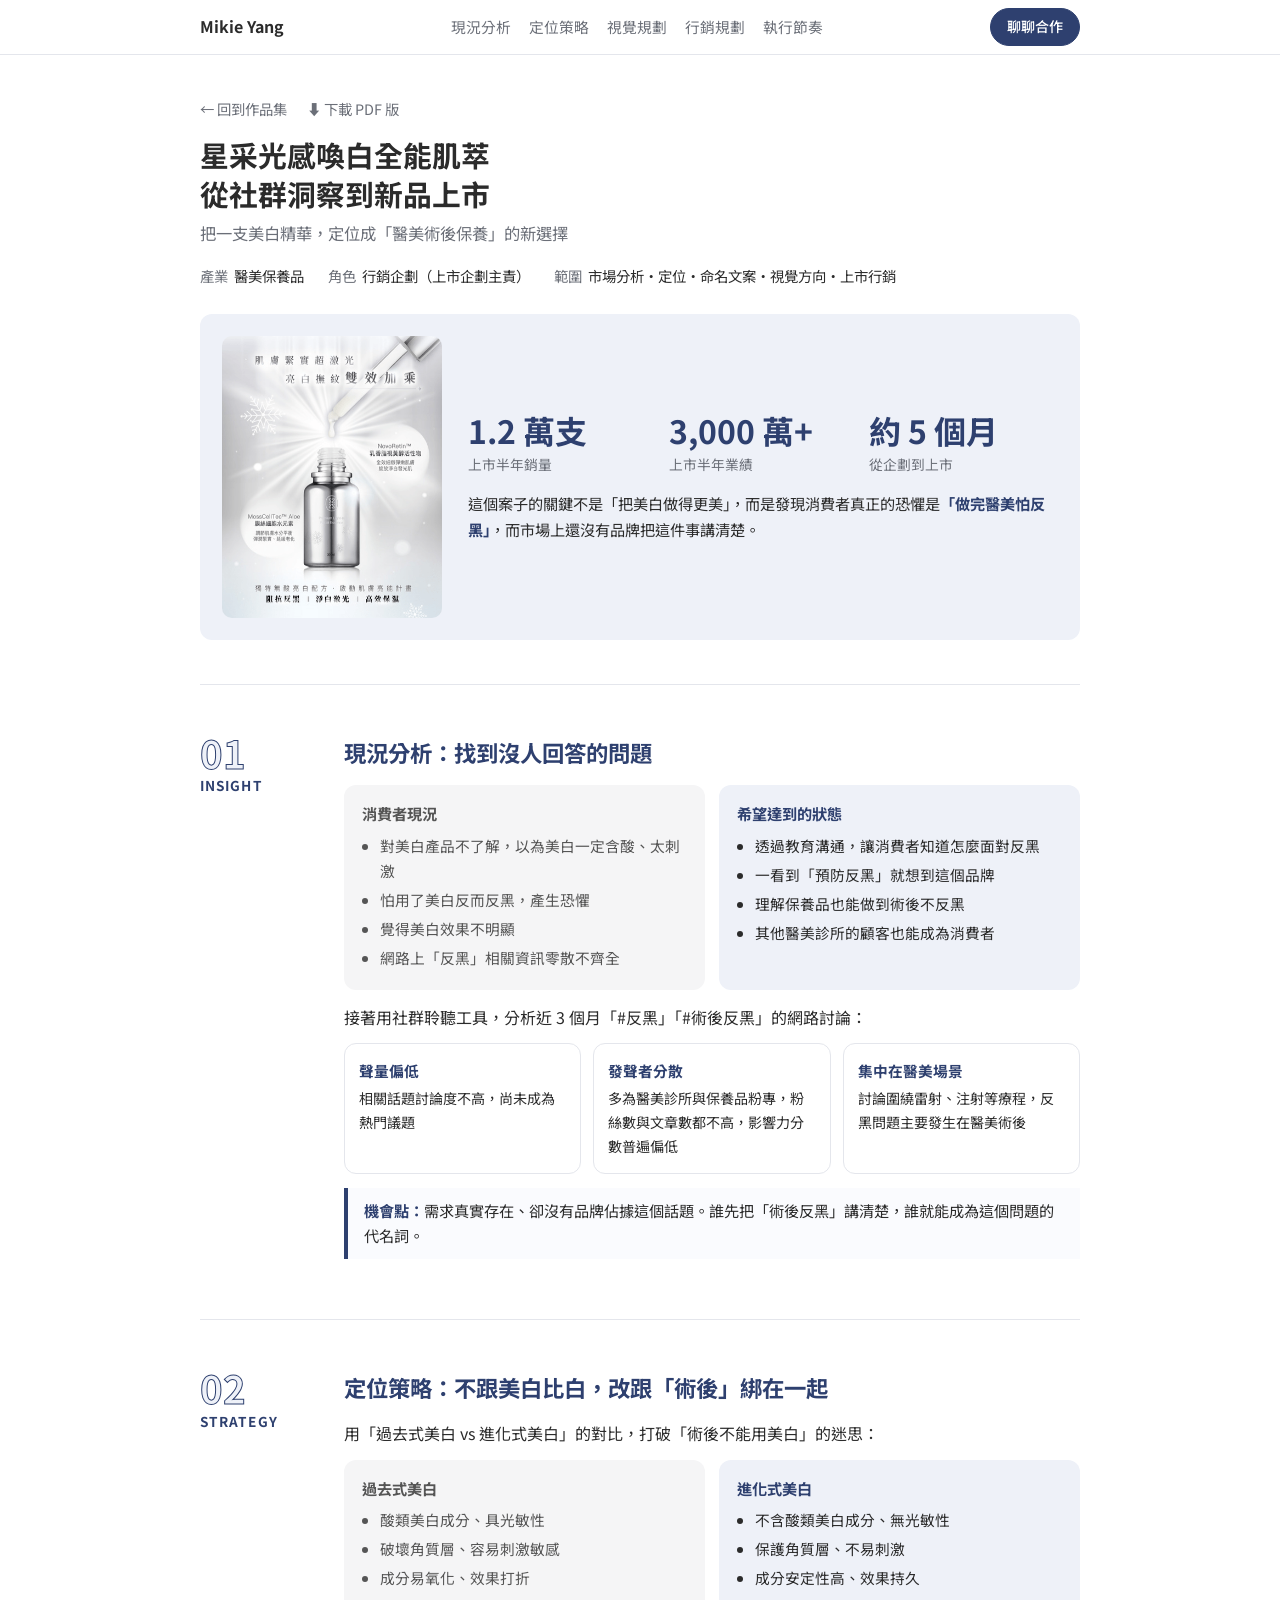
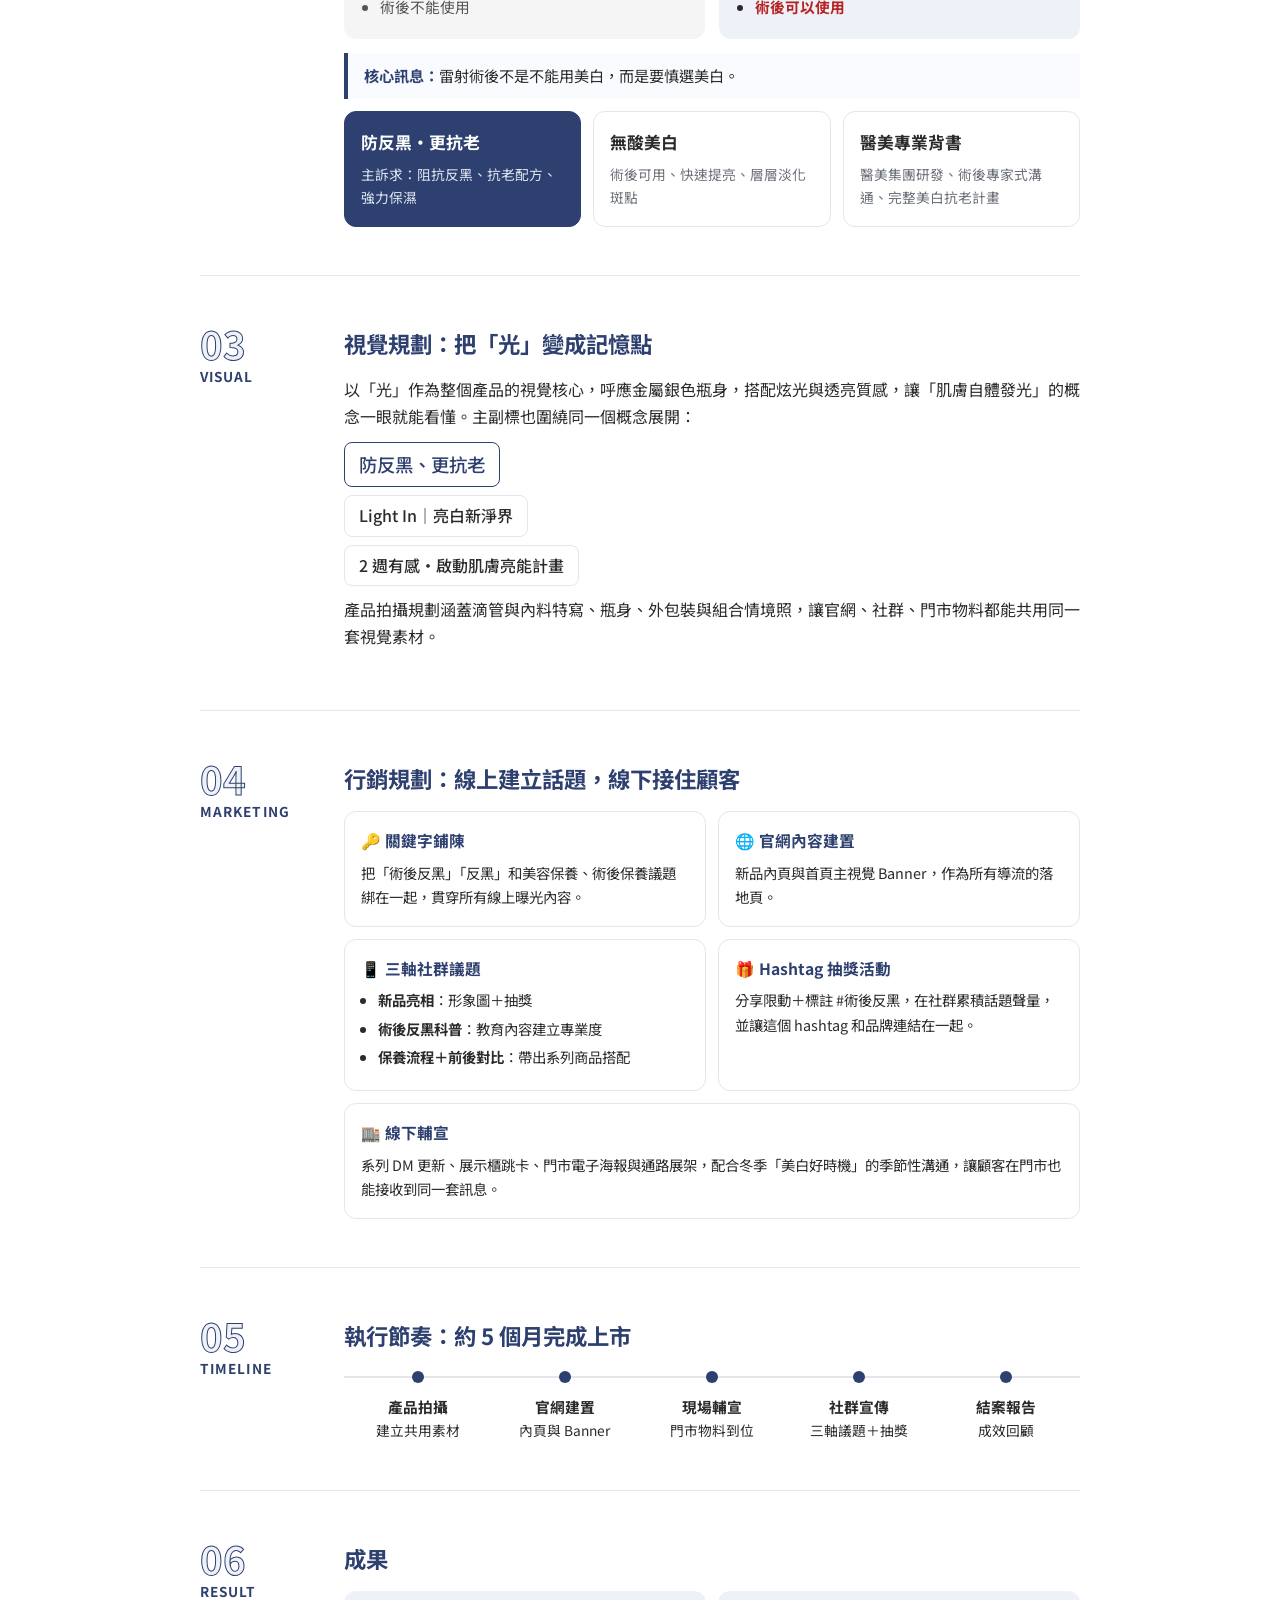
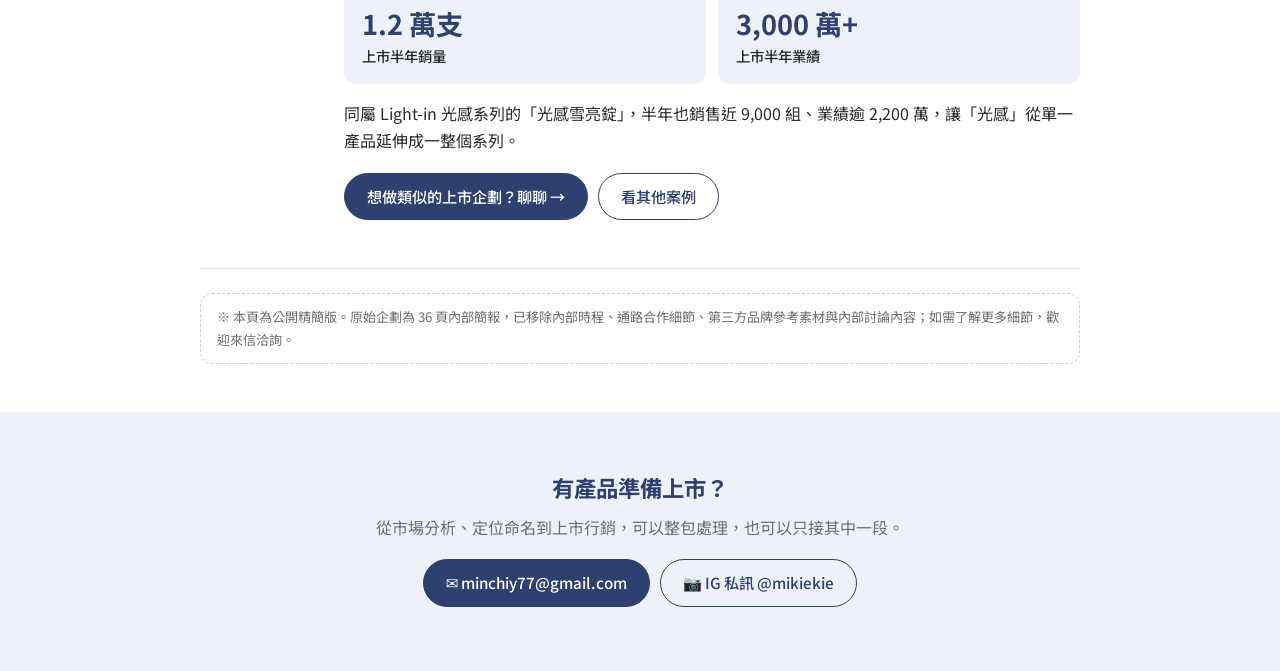
==== commit ad40ca39: "新增列印排版與 PDF 下載版（作品集 6 頁、案例 3 頁） Co-Authored-By: Claude Opus 5.5 <noreply@anthropic.com> Claude-Sessi" ====
--- a/case/lightinfacial.html
+++ b/case/lightinfacial.html
@@ -13,7 +13,7 @@
 <link href="https://fonts.googleapis.com/css2?family=Noto+Sans+TC:wght@400;500;700&display=swap" rel="stylesheet">
 <link rel="stylesheet" href="../style.css">
 </head>
-<body>
+<body class="case-page">
 
 <nav class="nav">
   <div class="wrap">
@@ -32,7 +32,8 @@
 <main class="wrap">
 
   <header class="case-hero">
-    <a class="back" href="../index.html#cases">← 回到作品集</a>
+    <a class="back no-print" href="../index.html#cases">← 回到作品集</a>
+    <a class="back no-print" style="margin-left:16px" href="../Mikie-Yang-Case-LightIn.pdf" download>⬇ 下載 PDF 版</a>
     <h1>星采光感喚白全能肌萃<br>從社群洞察到新品上市</h1>
     <p class="sub">把一支美白精華，定位成「醫美術後保養」的新選擇</p>
     <div class="meta-row">
--- a/style.css
+++ b/style.css
@@ -205,7 +205,7 @@
 .note { font-size: .82rem; color: var(--muted); border: 1px dashed #c7cdda; border-radius: var(--radius); padding: 12px 16px; }
 
 /* ---- Mobile ---- */
-@media (max-width: 760px) {
+@media screen and (max-width: 760px) {
   .nav .links { display: none; }
   .hero { flex-direction: column; text-align: center; }
   .contact, .btns { justify-content: center; }
@@ -222,3 +222,26 @@
   .ch .no { font-size: 1.8rem; }
   section { padding: 36px 0; }
 }
+
+/* ---- Print / PDF ---- */
+.print-only { display: none; }
+@page { size: A4; margin: 12mm 12mm 14mm; }
+@media print {
+  html, body { font-size: 13px; -webkit-print-color-adjust: exact; print-color-adjust: exact; }
+  .wrap { max-width: none; padding: 0; }
+  .nav, .no-print, .video { display: none !important; }
+  .print-only { display: block; }
+  section { padding: 22px 0; }
+  section.first { padding-top: 0; }
+  .lead { margin-bottom: 14px; }
+  .strip { margin-top: 16px; }
+  .vcard img { aspect-ratio: 4 / 5; }
+  .film { grid-template-columns: 1fr; }
+  .stat, .svc, .feature, .case, .vcard, .film, .gal, .process div, .modes div, .job,
+  .vs > div, .find div, .pillars div, .tracks div, .big-result, .insight, .timeline { break-inside: avoid; page-break-inside: avoid; }
+  h2, h3 { break-after: avoid; page-break-after: avoid; }
+  #services, #cases, #graphics { break-before: page; page-break-before: always; }
+  footer { padding: 26px 20px; break-inside: avoid; }
+  .case-page footer { display: none; }
+  a { text-decoration: none; }
+}
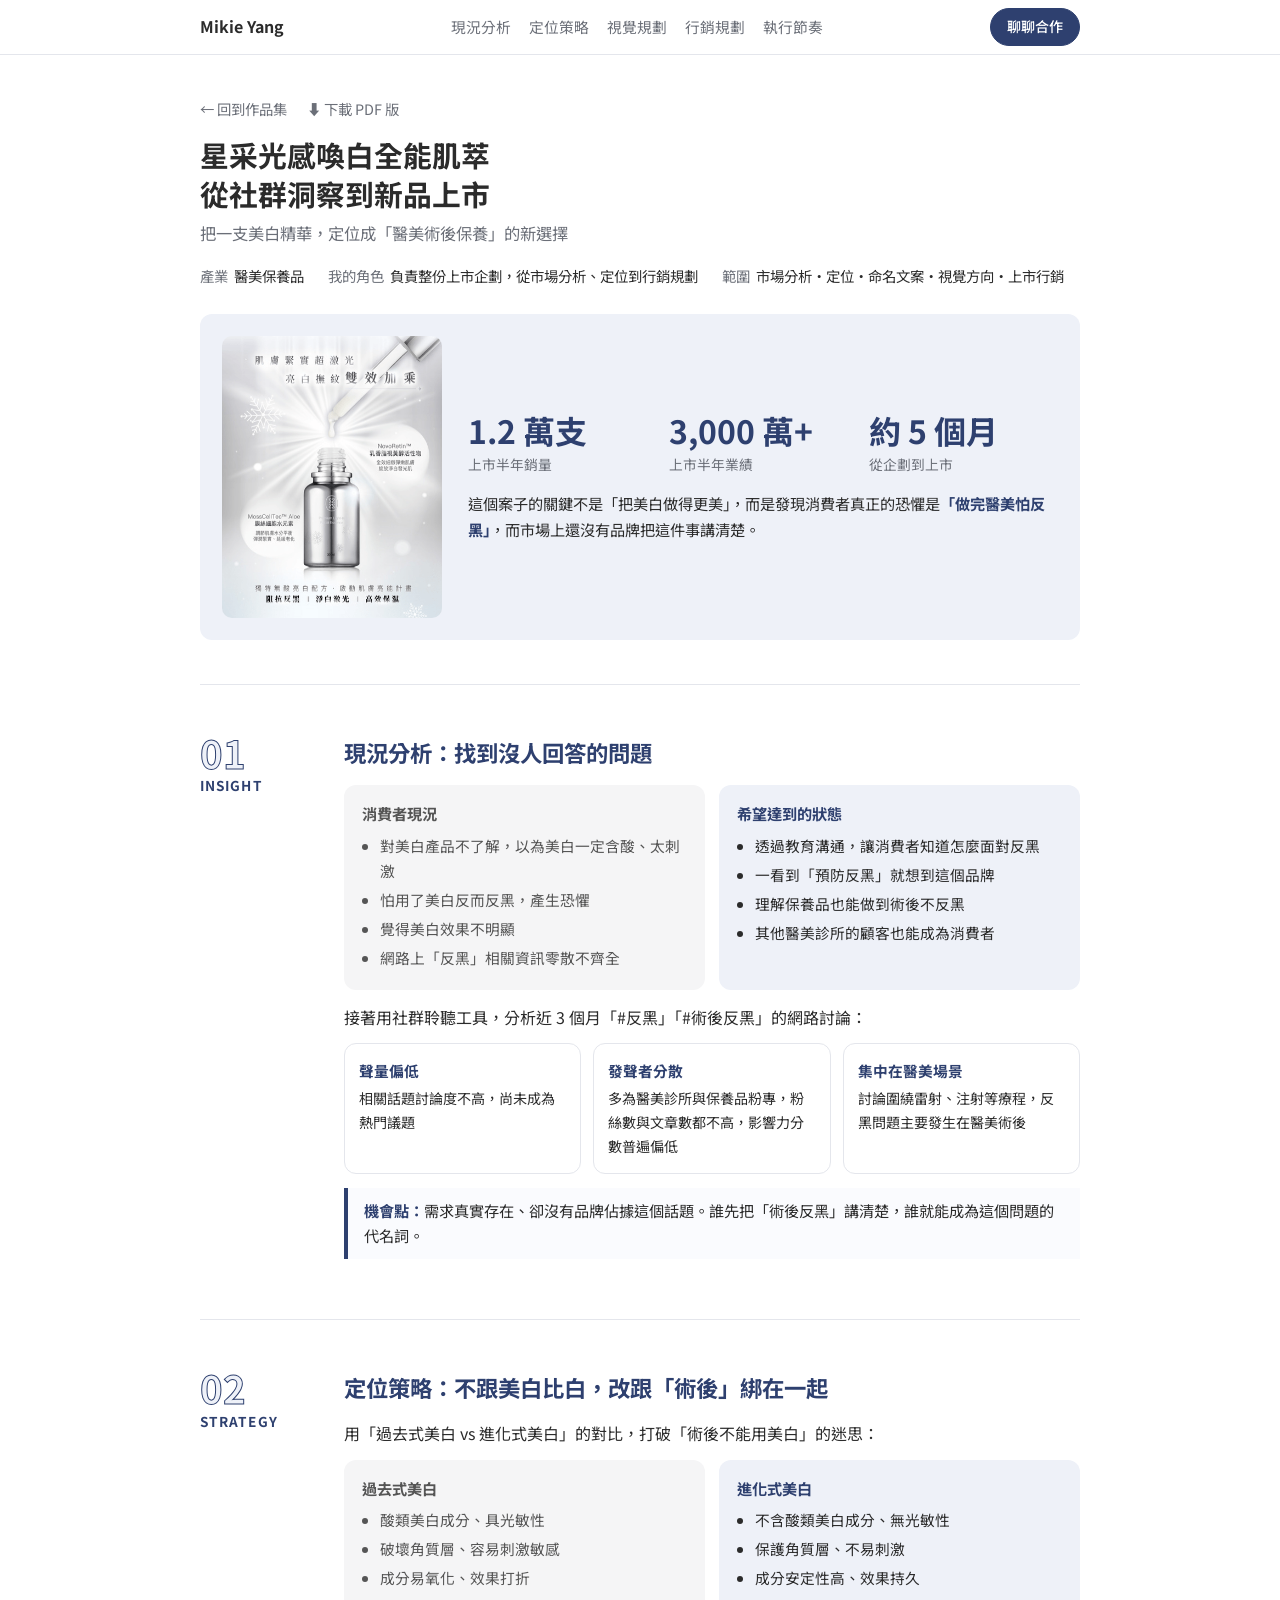
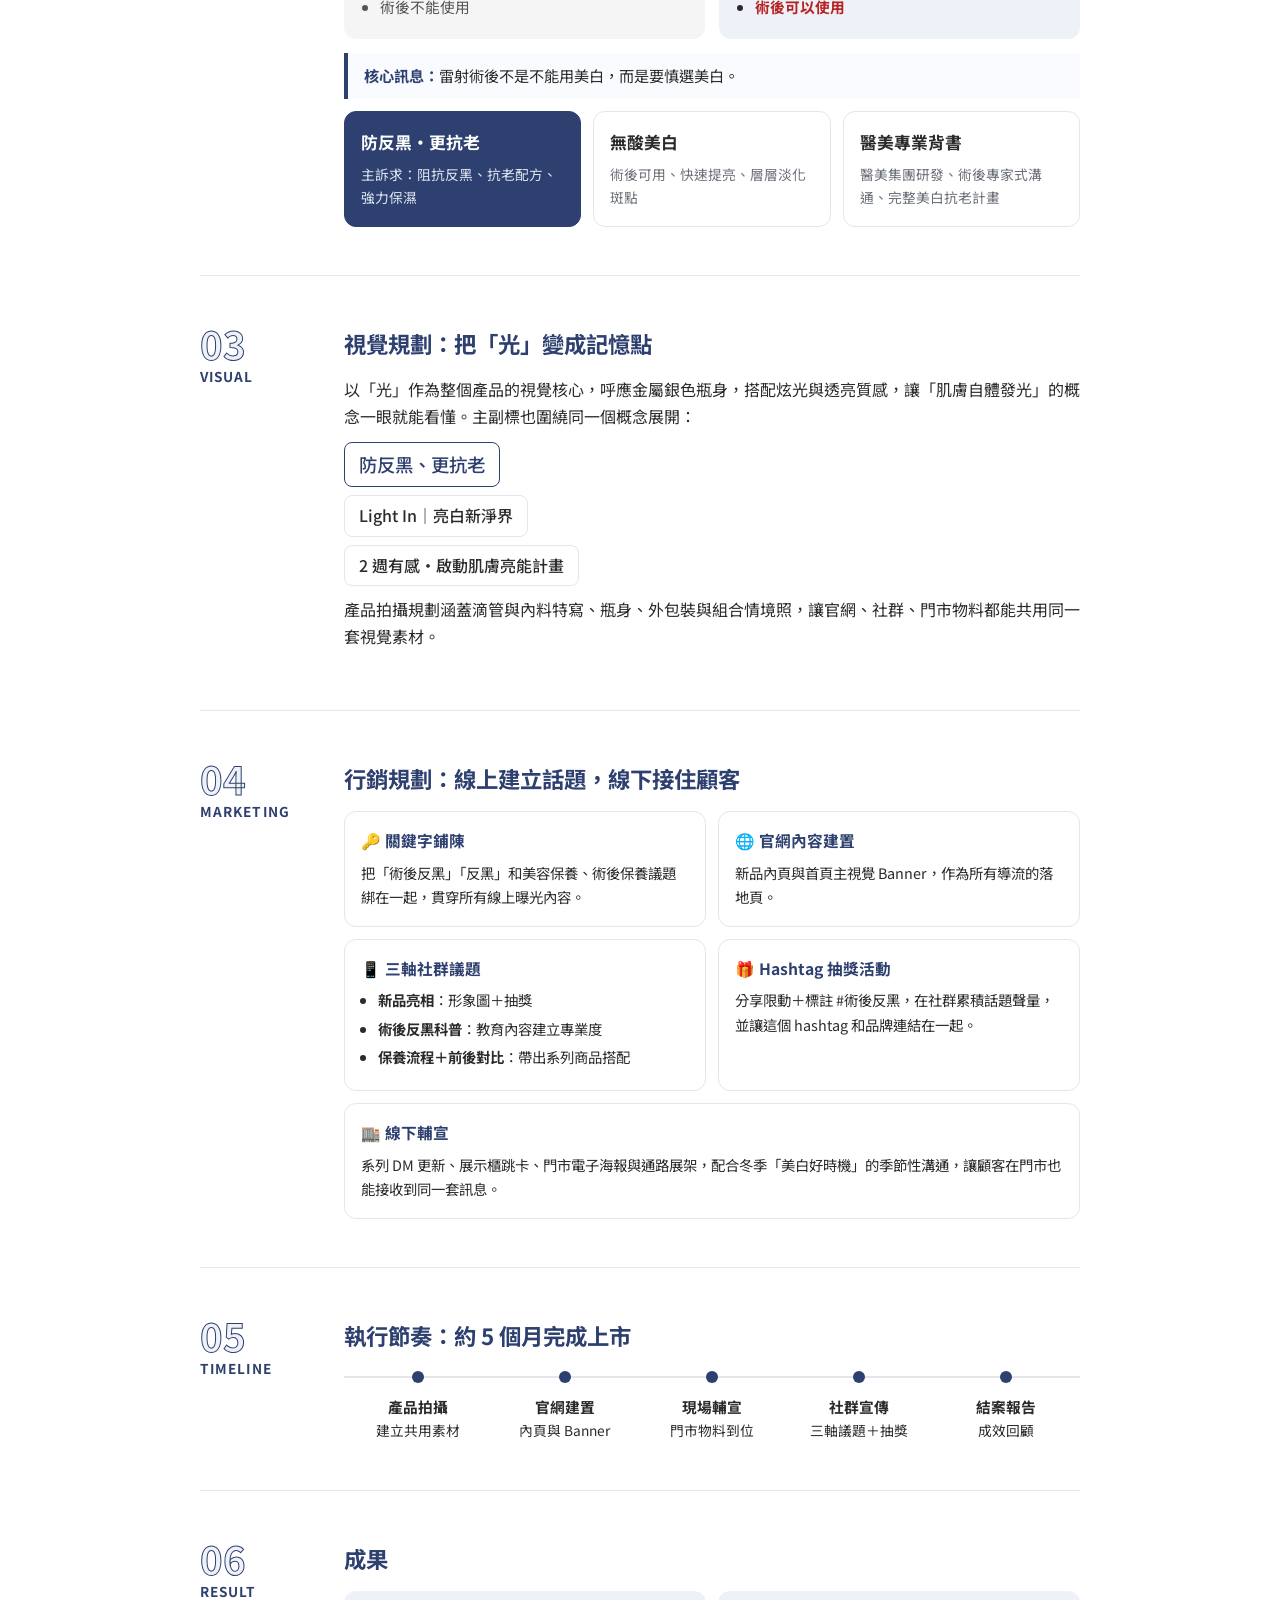
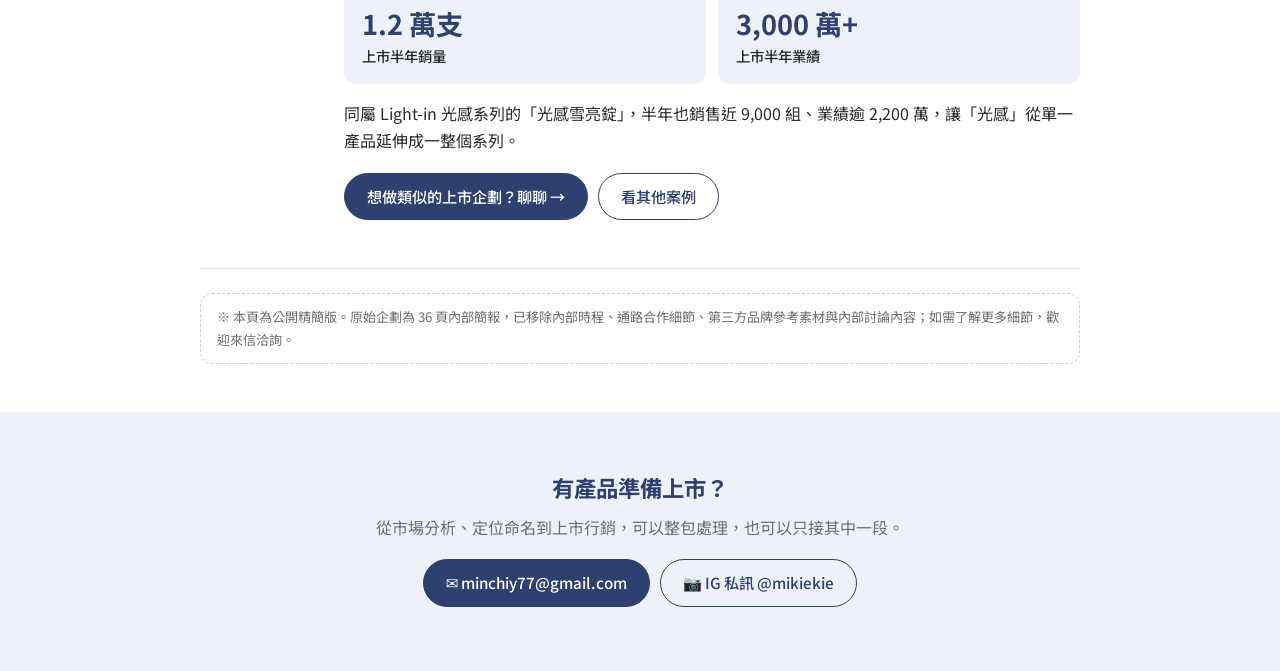
==== commit b27f4e26: "修正時裝週案例跳轉、改寫「上市企劃主責」措辭 Co-Authored-By: Claude Opus 5.5 <noreply@anthropic.com> Claude-Session: https" ====
--- a/case/lightinfacial.html
+++ b/case/lightinfacial.html
@@ -38,7 +38,7 @@
     <p class="sub">把一支美白精華，定位成「醫美術後保養」的新選擇</p>
     <div class="meta-row">
       <span><b>產業</b>醫美保養品</span>
-      <span><b>角色</b>行銷企劃（上市企劃主責）</span>
+      <span><b>我的角色</b>負責整份上市企劃，從市場分析、定位到行銷規劃</span>
       <span><b>範圍</b>市場分析・定位・命名文案・視覺方向・上市行銷</span>
     </div>
 
--- a/style.css
+++ b/style.css
@@ -14,6 +14,7 @@
 
 * { box-sizing: border-box; }
 html { scroll-behavior: smooth; }
+[id] { scroll-margin-top: 70px; }
 body {
   margin: 0; background: var(--bg); color: var(--text);
   font-family: "Noto Sans TC", "PingFang TC", "Microsoft JhengHei", system-ui, sans-serif;
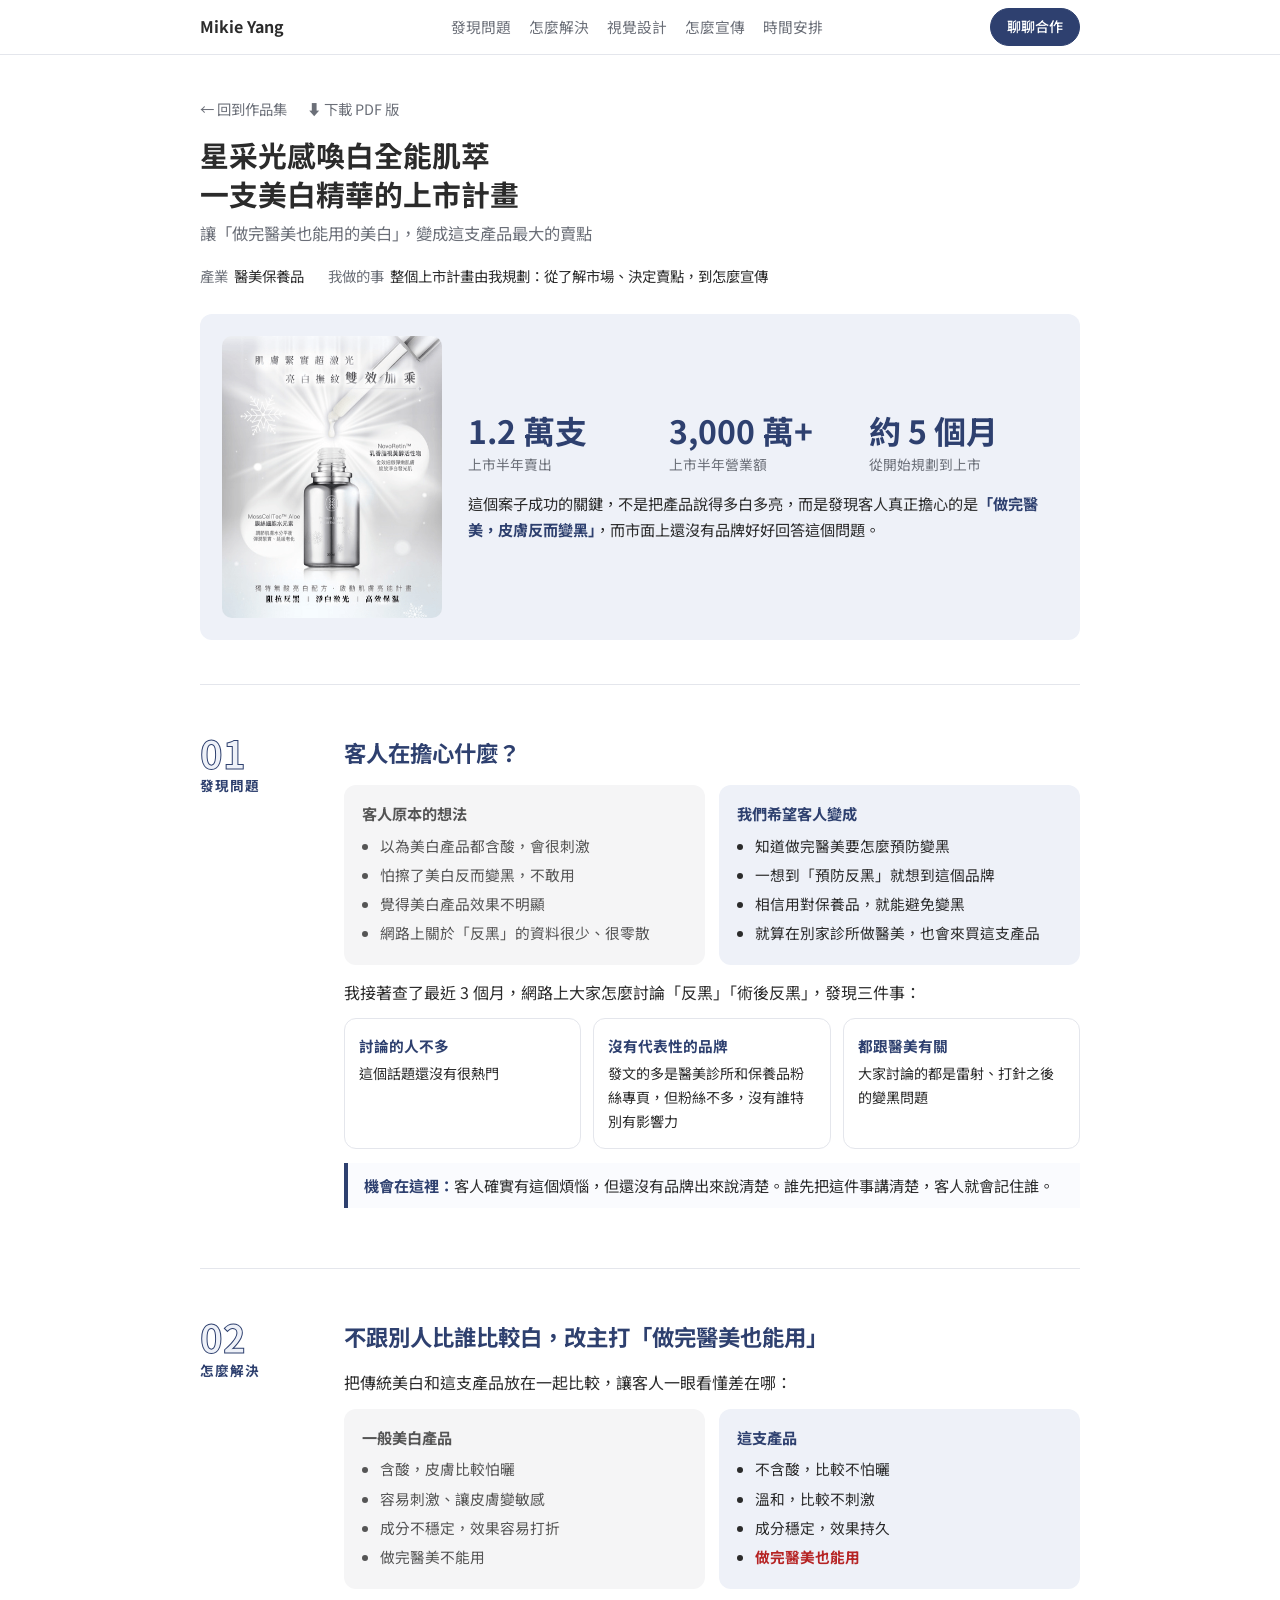
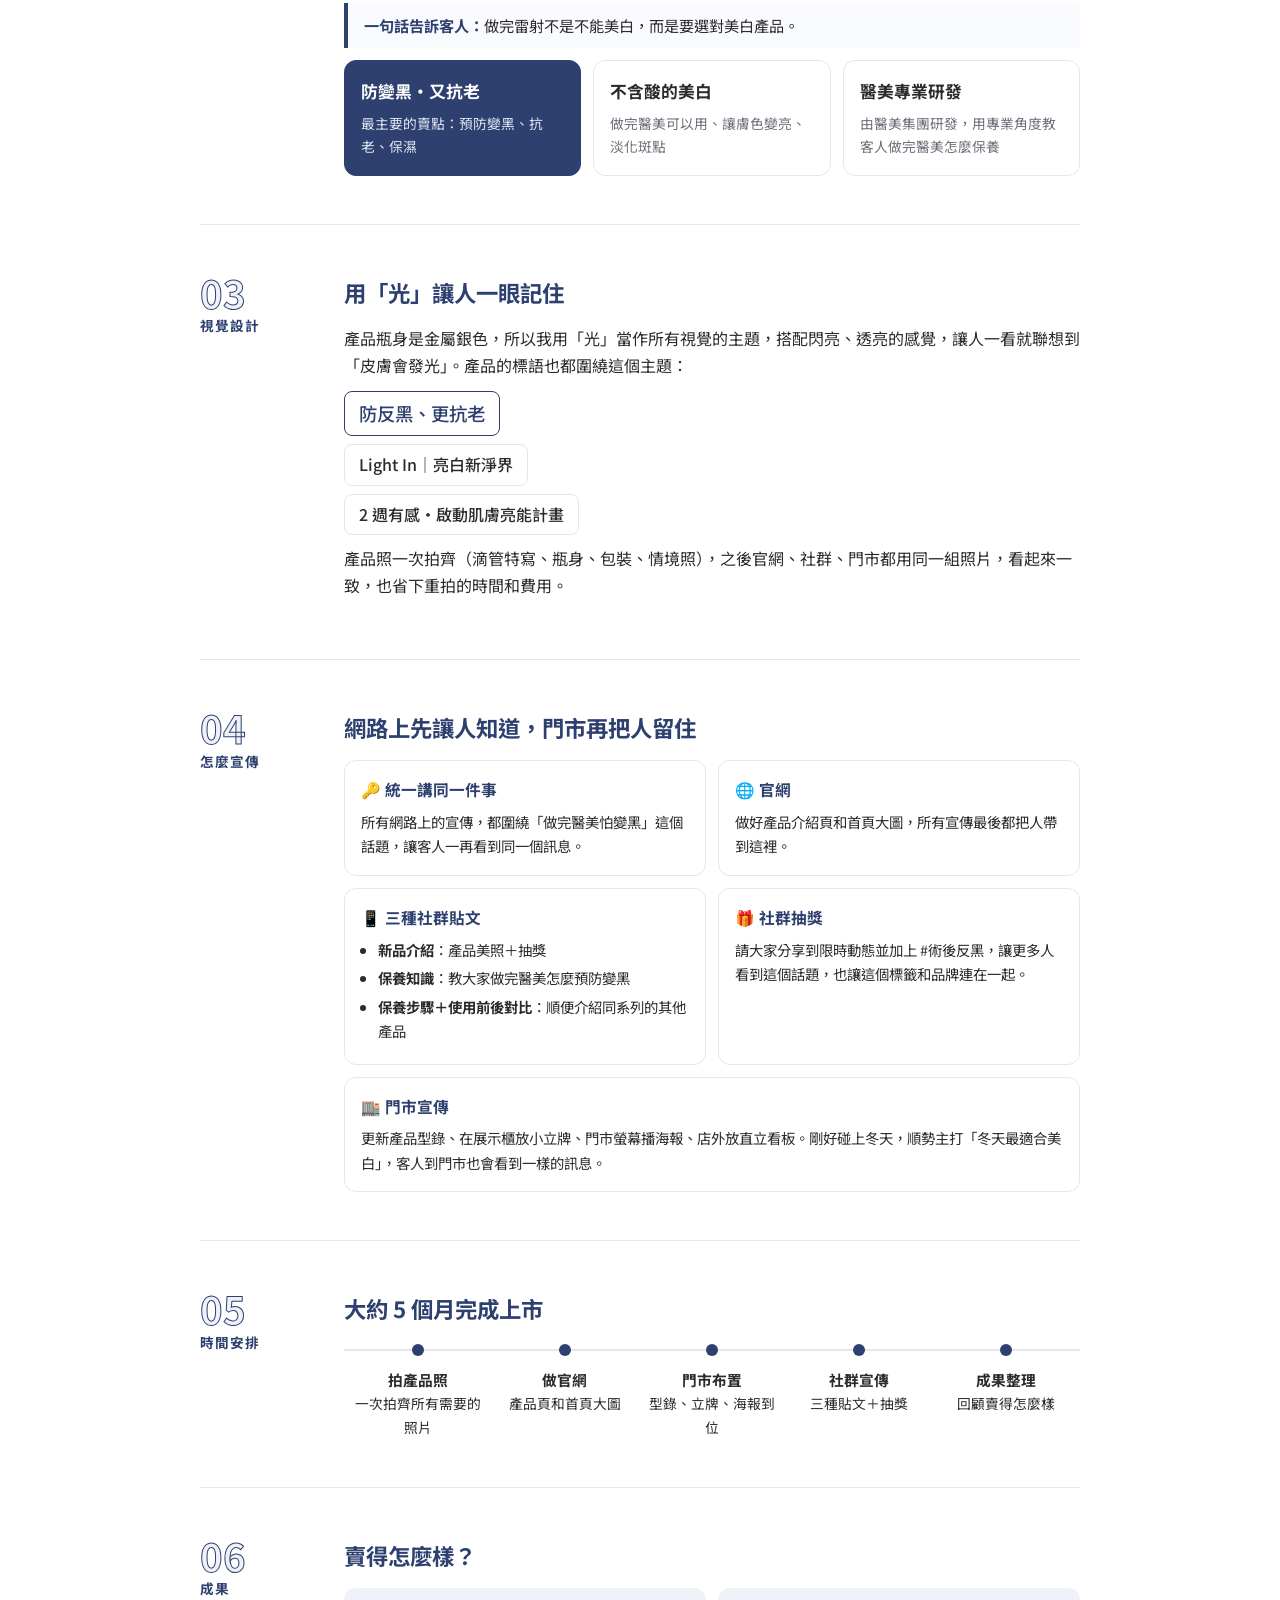
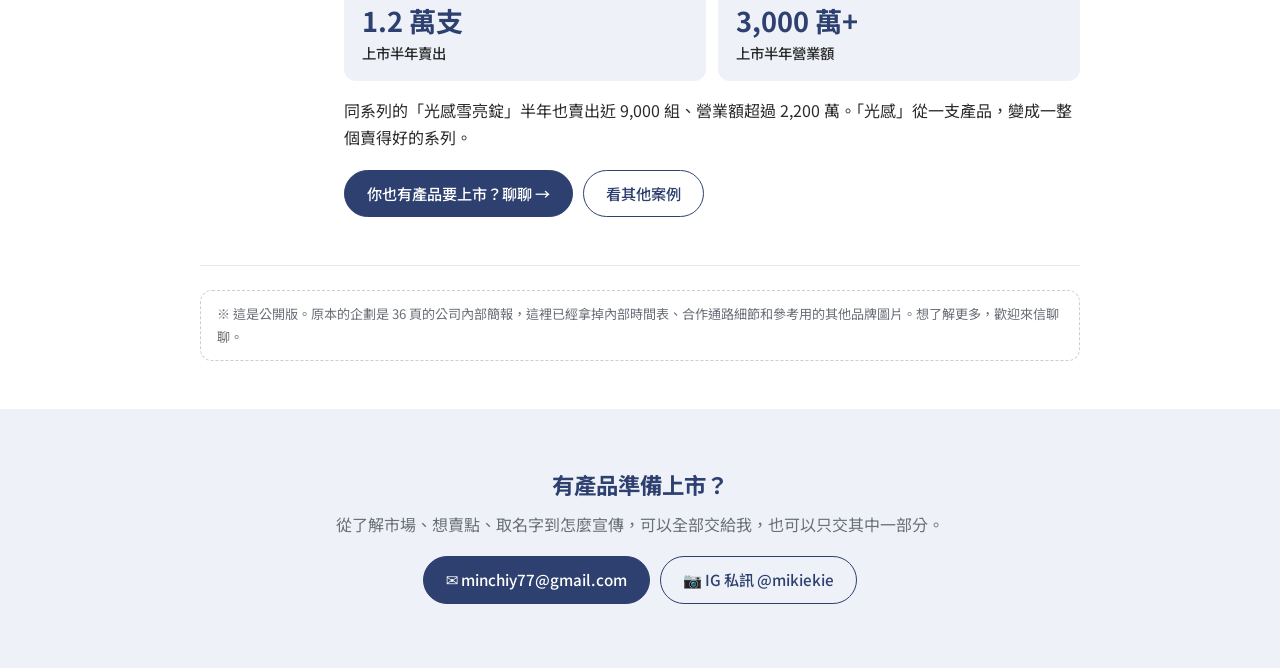
==== commit dfe86afa: "全站文案白話化，PDF 同步更新 Co-Authored-By: Claude Opus 5.5 <noreply@anthropic.com> Claude-Session: https://cla" ====
--- a/case/lightinfacial.html
+++ b/case/lightinfacial.html
@@ -3,10 +3,10 @@
 <head>
 <meta charset="utf-8">
 <meta name="viewport" content="width=device-width, initial-scale=1">
-<title>案例｜星采光感喚白全能肌萃 新品上市企劃 — Mikie Yang</title>
-<meta name="description" content="從社群聲量分析找到「術後反黑」的市場空白，把美白精華定位成醫美術後保養首選，上市半年銷售 1.2 萬支、業績逾 3,000 萬。">
-<meta property="og:title" content="案例｜星采光感喚白全能肌萃 新品上市企劃">
-<meta property="og:description" content="社群洞察 → 定位 → 視覺 → 上市行銷，半年 3,000 萬+ 業績。">
+<title>案例｜星采光感喚白全能肌萃 上市計畫 — Mikie Yang</title>
+<meta name="description" content="發現「做完醫美怕變黑」是客人真正的擔心，把美白精華打造成醫美後也能用的保養品，上市半年賣出 1.2 萬支、營業額超過 3,000 萬。">
+<meta property="og:title" content="案例｜星采光感喚白全能肌萃 上市計畫">
+<meta property="og:description" content="找出客人的擔心 → 決定賣點 → 視覺設計 → 宣傳，半年營業額 3,000 萬+。">
 <meta property="og:image" content="https://tomchen21232.github.io/resume-2/images/product-1.png">
 <link rel="preconnect" href="https://fonts.googleapis.com">
 <link rel="preconnect" href="https://fonts.gstatic.com" crossorigin>
@@ -19,11 +19,11 @@
   <div class="wrap">
     <a class="brand" href="../index.html">Mikie Yang</a>
     <div class="links">
-      <a href="#c1">現況分析</a>
-      <a href="#c2">定位策略</a>
-      <a href="#c3">視覺規劃</a>
-      <a href="#c4">行銷規劃</a>
-      <a href="#c5">執行節奏</a>
+      <a href="#c1">發現問題</a>
+      <a href="#c2">怎麼解決</a>
+      <a href="#c3">視覺設計</a>
+      <a href="#c4">怎麼宣傳</a>
+      <a href="#c5">時間安排</a>
     </div>
     <a class="btn" style="padding:6px 16px;font-size:.88rem" href="mailto:minchiy77@gmail.com?subject=合作洽詢（看過全能肌萃案例）">聊聊合作</a>
   </div>
@@ -34,23 +34,22 @@
   <header class="case-hero">
     <a class="back no-print" href="../index.html#cases">← 回到作品集</a>
     <a class="back no-print" style="margin-left:16px" href="../Mikie-Yang-Case-LightIn.pdf" download>⬇ 下載 PDF 版</a>
-    <h1>星采光感喚白全能肌萃<br>從社群洞察到新品上市</h1>
-    <p class="sub">把一支美白精華，定位成「醫美術後保養」的新選擇</p>
+    <h1>星采光感喚白全能肌萃<br>一支美白精華的上市計畫</h1>
+    <p class="sub">讓「做完醫美也能用的美白」，變成這支產品最大的賣點</p>
     <div class="meta-row">
       <span><b>產業</b>醫美保養品</span>
-      <span><b>我的角色</b>負責整份上市企劃，從市場分析、定位到行銷規劃</span>
-      <span><b>範圍</b>市場分析・定位・命名文案・視覺方向・上市行銷</span>
+      <span><b>我做的事</b>整個上市計畫由我規劃：從了解市場、決定賣點，到怎麼宣傳</span>
     </div>
 
     <div class="big-result">
       <img src="../images/product-1.png" alt="星采光感喚白全能肌萃">
       <div>
         <div class="nums">
-          <div><b>1.2 萬支</b><span>上市半年銷量</span></div>
-          <div><b>3,000 萬+</b><span>上市半年業績</span></div>
-          <div><b>約 5 個月</b><span>從企劃到上市</span></div>
-        </div>
-        <p>這個案子的關鍵不是「把美白做得更美」，而是發現消費者真正的恐懼是<strong class="n">「做完醫美怕反黑」</strong>，而市場上還沒有品牌把這件事講清楚。</p>
+          <div><b>1.2 萬支</b><span>上市半年賣出</span></div>
+          <div><b>3,000 萬+</b><span>上市半年營業額</span></div>
+          <div><b>約 5 個月</b><span>從開始規劃到上市</span></div>
+        </div>
+        <p>這個案子成功的關鍵，不是把產品說得多白多亮，而是發現客人真正擔心的是<strong class="n">「做完醫美，皮膚反而變黑」</strong>，而市面上還沒有品牌好好回答這個問題。</p>
       </div>
     </div>
   </header>
@@ -58,37 +57,37 @@
   <!-- 01 -->
   <section id="c1" style="margin-top:36px">
     <div class="ch">
-      <div class="no">01<small>INSIGHT</small></div>
-      <div>
-        <h2>現況分析：找到沒人回答的問題</h2>
+      <div class="no">01<small>發現問題</small></div>
+      <div>
+        <h2>客人在擔心什麼？</h2>
         <div class="vs">
           <div class="old">
-            <h4>消費者現況</h4>
-            <ul>
-              <li>對美白產品不了解，以為美白一定含酸、太刺激</li>
-              <li>怕用了美白反而反黑，產生恐懼</li>
-              <li>覺得美白效果不明顯</li>
-              <li>網路上「反黑」相關資訊零散不齊全</li>
+            <h4>客人原本的想法</h4>
+            <ul>
+              <li>以為美白產品都含酸，會很刺激</li>
+              <li>怕擦了美白反而變黑，不敢用</li>
+              <li>覺得美白產品效果不明顯</li>
+              <li>網路上關於「反黑」的資料很少、很零散</li>
             </ul>
           </div>
           <div class="new">
-            <h4>希望達到的狀態</h4>
-            <ul>
-              <li>透過教育溝通，讓消費者知道怎麼面對反黑</li>
-              <li>一看到「預防反黑」就想到這個品牌</li>
-              <li>理解保養品也能做到術後不反黑</li>
-              <li>其他醫美診所的顧客也能成為消費者</li>
-            </ul>
-          </div>
-        </div>
-
-        <p>接著用社群聆聽工具，分析近 3 個月「#反黑」「#術後反黑」的網路討論：</p>
+            <h4>我們希望客人變成</h4>
+            <ul>
+              <li>知道做完醫美要怎麼預防變黑</li>
+              <li>一想到「預防反黑」就想到這個品牌</li>
+              <li>相信用對保養品，就能避免變黑</li>
+              <li>就算在別家診所做醫美，也會來買這支產品</li>
+            </ul>
+          </div>
+        </div>
+
+        <p>我接著查了最近 3 個月，網路上大家怎麼討論「反黑」「術後反黑」，發現三件事：</p>
         <div class="find">
-          <div><b>聲量偏低</b>相關話題討論度不高，尚未成為熱門議題</div>
-          <div><b>發聲者分散</b>多為醫美診所與保養品粉專，粉絲數與文章數都不高，影響力分數普遍偏低</div>
-          <div><b>集中在醫美場景</b>討論圍繞雷射、注射等療程，反黑問題主要發生在醫美術後</div>
-        </div>
-        <p class="insight"><b>機會點：</b>需求真實存在、卻沒有品牌佔據這個話題。誰先把「術後反黑」講清楚，誰就能成為這個問題的代名詞。</p>
+          <div><b>討論的人不多</b>這個話題還沒有很熱門</div>
+          <div><b>沒有代表性的品牌</b>發文的多是醫美診所和保養品粉絲專頁，但粉絲不多，沒有誰特別有影響力</div>
+          <div><b>都跟醫美有關</b>大家討論的都是雷射、打針之後的變黑問題</div>
+        </div>
+        <p class="insight"><b>機會在這裡：</b>客人確實有這個煩惱，但還沒有品牌出來說清楚。誰先把這件事講清楚，客人就會記住誰。</p>
       </div>
     </div>
   </section>
@@ -96,35 +95,35 @@
   <!-- 02 -->
   <section id="c2">
     <div class="ch">
-      <div class="no">02<small>STRATEGY</small></div>
-      <div>
-        <h2>定位策略：不跟美白比白，改跟「術後」綁在一起</h2>
-        <p>用「過去式美白 vs 進化式美白」的對比，打破「術後不能用美白」的迷思：</p>
+      <div class="no">02<small>怎麼解決</small></div>
+      <div>
+        <h2>不跟別人比誰比較白，改主打「做完醫美也能用」</h2>
+        <p>把傳統美白和這支產品放在一起比較，讓客人一眼看懂差在哪：</p>
         <div class="vs">
           <div class="old">
-            <h4>過去式美白</h4>
-            <ul>
-              <li>酸類美白成分、具光敏性</li>
-              <li>破壞角質層、容易刺激敏感</li>
-              <li>成分易氧化、效果打折</li>
-              <li>術後不能使用</li>
+            <h4>一般美白產品</h4>
+            <ul>
+              <li>含酸，皮膚比較怕曬</li>
+              <li>容易刺激、讓皮膚變敏感</li>
+              <li>成分不穩定，效果容易打折</li>
+              <li>做完醫美不能用</li>
             </ul>
           </div>
           <div class="new">
-            <h4>進化式美白</h4>
-            <ul>
-              <li>不含酸類美白成分、無光敏性</li>
-              <li>保護角質層、不易刺激</li>
-              <li>成分安定性高、效果持久</li>
-              <li><strong style="color:var(--highlight)">術後可以使用</strong></li>
-            </ul>
-          </div>
-        </div>
-        <p class="insight"><b>核心訊息：</b>雷射術後不是不能用美白，而是要慎選美白。</p>
+            <h4>這支產品</h4>
+            <ul>
+              <li>不含酸，比較不怕曬</li>
+              <li>溫和，比較不刺激</li>
+              <li>成分穩定，效果持久</li>
+              <li><strong style="color:var(--highlight)">做完醫美也能用</strong></li>
+            </ul>
+          </div>
+        </div>
+        <p class="insight"><b>一句話告訴客人：</b>做完雷射不是不能美白，而是要選對美白產品。</p>
         <div class="pillars">
-          <div class="main"><b>防反黑・更抗老</b>主訴求：阻抗反黑、抗老配方、強力保濕</div>
-          <div><b>無酸美白</b>術後可用、快速提亮、層層淡化斑點</div>
-          <div><b>醫美專業背書</b>醫美集團研發、術後專家式溝通、完整美白抗老計畫</div>
+          <div class="main"><b>防變黑・又抗老</b>最主要的賣點：預防變黑、抗老、保濕</div>
+          <div><b>不含酸的美白</b>做完醫美可以用、讓膚色變亮、淡化斑點</div>
+          <div><b>醫美專業研發</b>由醫美集團研發，用專業角度教客人做完醫美怎麼保養</div>
         </div>
       </div>
     </div>
@@ -133,16 +132,16 @@
   <!-- 03 -->
   <section id="c3">
     <div class="ch">
-      <div class="no">03<small>VISUAL</small></div>
-      <div>
-        <h2>視覺規劃：把「光」變成記憶點</h2>
-        <p>以「光」作為整個產品的視覺核心，呼應金屬銀色瓶身，搭配炫光與透亮質感，讓「肌膚自體發光」的概念一眼就能看懂。主副標也圍繞同一個概念展開：</p>
+      <div class="no">03<small>視覺設計</small></div>
+      <div>
+        <h2>用「光」讓人一眼記住</h2>
+        <p>產品瓶身是金屬銀色，所以我用「光」當作所有視覺的主題，搭配閃亮、透亮的感覺，讓人一看就聯想到「皮膚會發光」。產品的標語也都圍繞這個主題：</p>
         <div class="copy">
           <span class="k">防反黑、更抗老</span>
           <span>Light In｜亮白新淨界</span>
           <span>2 週有感・啟動肌膚亮能計畫</span>
         </div>
-        <p>產品拍攝規劃涵蓋滴管與內料特寫、瓶身、外包裝與組合情境照，讓官網、社群、門市物料都能共用同一套視覺素材。</p>
+        <p>產品照一次拍齊（滴管特寫、瓶身、包裝、情境照），之後官網、社群、門市都用同一組照片，看起來一致，也省下重拍的時間和費用。</p>
       </div>
     </div>
   </section>
@@ -150,33 +149,33 @@
   <!-- 04 -->
   <section id="c4">
     <div class="ch">
-      <div class="no">04<small>MARKETING</small></div>
-      <div>
-        <h2>行銷規劃：線上建立話題，線下接住顧客</h2>
+      <div class="no">04<small>怎麼宣傳</small></div>
+      <div>
+        <h2>網路上先讓人知道，門市再把人留住</h2>
         <div class="tracks">
           <div>
-            <h4>🔑 關鍵字鋪陳</h4>
-            把「術後反黑」「反黑」和美容保養、術後保養議題綁在一起，貫穿所有線上曝光內容。
-          </div>
-          <div>
-            <h4>🌐 官網內容建置</h4>
-            新品內頁與首頁主視覺 Banner，作為所有導流的落地頁。
-          </div>
-          <div>
-            <h4>📱 三軸社群議題</h4>
-            <ul>
-              <li><b>新品亮相</b>：形象圖＋抽獎</li>
-              <li><b>術後反黑科普</b>：教育內容建立專業度</li>
-              <li><b>保養流程＋前後對比</b>：帶出系列商品搭配</li>
-            </ul>
-          </div>
-          <div>
-            <h4>🎁 Hashtag 抽獎活動</h4>
-            分享限動＋標註 #術後反黑，在社群累積話題聲量，並讓這個 hashtag 和品牌連結在一起。
+            <h4>🔑 統一講同一件事</h4>
+            所有網路上的宣傳，都圍繞「做完醫美怕變黑」這個話題，讓客人一再看到同一個訊息。
+          </div>
+          <div>
+            <h4>🌐 官網</h4>
+            做好產品介紹頁和首頁大圖，所有宣傳最後都把人帶到這裡。
+          </div>
+          <div>
+            <h4>📱 三種社群貼文</h4>
+            <ul>
+              <li><b>新品介紹</b>：產品美照＋抽獎</li>
+              <li><b>保養知識</b>：教大家做完醫美怎麼預防變黑</li>
+              <li><b>保養步驟＋使用前後對比</b>：順便介紹同系列的其他產品</li>
+            </ul>
+          </div>
+          <div>
+            <h4>🎁 社群抽獎</h4>
+            請大家分享到限時動態並加上 #術後反黑，讓更多人看到這個話題，也讓這個標籤和品牌連在一起。
           </div>
           <div style="grid-column:1 / -1">
-            <h4>🏬 線下輔宣</h4>
-            系列 DM 更新、展示櫃跳卡、門市電子海報與通路展架，配合冬季「美白好時機」的季節性溝通，讓顧客在門市也能接收到同一套訊息。
+            <h4>🏬 門市宣傳</h4>
+            更新產品型錄、在展示櫃放小立牌、門市螢幕播海報、店外放直立看板。剛好碰上冬天，順勢主打「冬天最適合美白」，客人到門市也會看到一樣的訊息。
           </div>
         </div>
       </div>
@@ -186,15 +185,15 @@
   <!-- 05 -->
   <section id="c5">
     <div class="ch">
-      <div class="no">05<small>TIMELINE</small></div>
-      <div>
-        <h2>執行節奏：約 5 個月完成上市</h2>
+      <div class="no">05<small>時間安排</small></div>
+      <div>
+        <h2>大約 5 個月完成上市</h2>
         <div class="timeline">
-          <div><b>產品拍攝</b>建立共用素材</div>
-          <div><b>官網建置</b>內頁與 Banner</div>
-          <div><b>現場輔宣</b>門市物料到位</div>
-          <div><b>社群宣傳</b>三軸議題＋抽獎</div>
-          <div><b>結案報告</b>成效回顧</div>
+          <div><b>拍產品照</b>一次拍齊所有需要的照片</div>
+          <div><b>做官網</b>產品頁和首頁大圖</div>
+          <div><b>門市布置</b>型錄、立牌、海報到位</div>
+          <div><b>社群宣傳</b>三種貼文＋抽獎</div>
+          <div><b>成果整理</b>回顧賣得怎麼樣</div>
         </div>
       </div>
     </div>
@@ -203,16 +202,16 @@
   <!-- 06 -->
   <section>
     <div class="ch">
-      <div class="no">06<small>RESULT</small></div>
-      <div>
-        <h2>成果</h2>
+      <div class="no">06<small>成果</small></div>
+      <div>
+        <h2>賣得怎麼樣？</h2>
         <div class="stats" style="grid-template-columns:repeat(2,1fr)">
-          <div class="stat"><b>1.2 萬支</b><span>上市半年銷量</span></div>
-          <div class="stat"><b>3,000 萬+</b><span>上市半年業績</span></div>
-        </div>
-        <p style="margin-top:16px">同屬 Light-in 光感系列的「光感雪亮錠」，半年也銷售近 9,000 組、業績逾 2,200 萬，讓「光感」從單一產品延伸成一整個系列。</p>
+          <div class="stat"><b>1.2 萬支</b><span>上市半年賣出</span></div>
+          <div class="stat"><b>3,000 萬+</b><span>上市半年營業額</span></div>
+        </div>
+        <p style="margin-top:16px">同系列的「光感雪亮錠」半年也賣出近 9,000 組、營業額超過 2,200 萬。「光感」從一支產品，變成一整個賣得好的系列。</p>
         <div class="btns">
-          <a class="btn" href="mailto:minchiy77@gmail.com?subject=合作洽詢（看過全能肌萃案例）">想做類似的上市企劃？聊聊 →</a>
+          <a class="btn" href="mailto:minchiy77@gmail.com?subject=合作洽詢（看過全能肌萃案例）">你也有產品要上市？聊聊 →</a>
           <a class="btn ghost" href="../index.html#cases">看其他案例</a>
         </div>
       </div>
@@ -220,14 +219,14 @@
   </section>
 
   <section style="padding-top:24px">
-    <p class="note">※ 本頁為公開精簡版。原始企劃為 36 頁內部簡報，已移除內部時程、通路合作細節、第三方品牌參考素材與內部討論內容；如需了解更多細節，歡迎來信洽詢。</p>
+    <p class="note">※ 這是公開版。原本的企劃是 36 頁的公司內部簡報，這裡已經拿掉內部時間表、合作通路細節和參考用的其他品牌圖片。想了解更多，歡迎來信聊聊。</p>
   </section>
 
 </main>
 
 <footer>
   <h2>有產品準備上市？</h2>
-  <p>從市場分析、定位命名到上市行銷，可以整包處理，也可以只接其中一段。</p>
+  <p>從了解市場、想賣點、取名字到怎麼宣傳，可以全部交給我，也可以只交其中一部分。</p>
   <div class="btns">
     <a class="btn" href="mailto:minchiy77@gmail.com?subject=合作洽詢">✉️ minchiy77@gmail.com</a>
     <a class="btn ghost" href="https://www.instagram.com/mikiekie/" target="_blank" rel="noopener">📷 IG 私訊 @mikiekie</a>
--- a/style.css
+++ b/style.css
@@ -243,6 +243,7 @@
   h2, h3 { break-after: avoid; page-break-after: avoid; }
   #services, #cases, #graphics { break-before: page; page-break-before: always; }
   footer { padding: 26px 20px; break-inside: avoid; }
-  .case-page footer { display: none; }
+  .case-page footer, .case-page .ch .btns { display: none; }
+  .case-page section { padding: 16px 0; }
   a { text-decoration: none; }
 }
